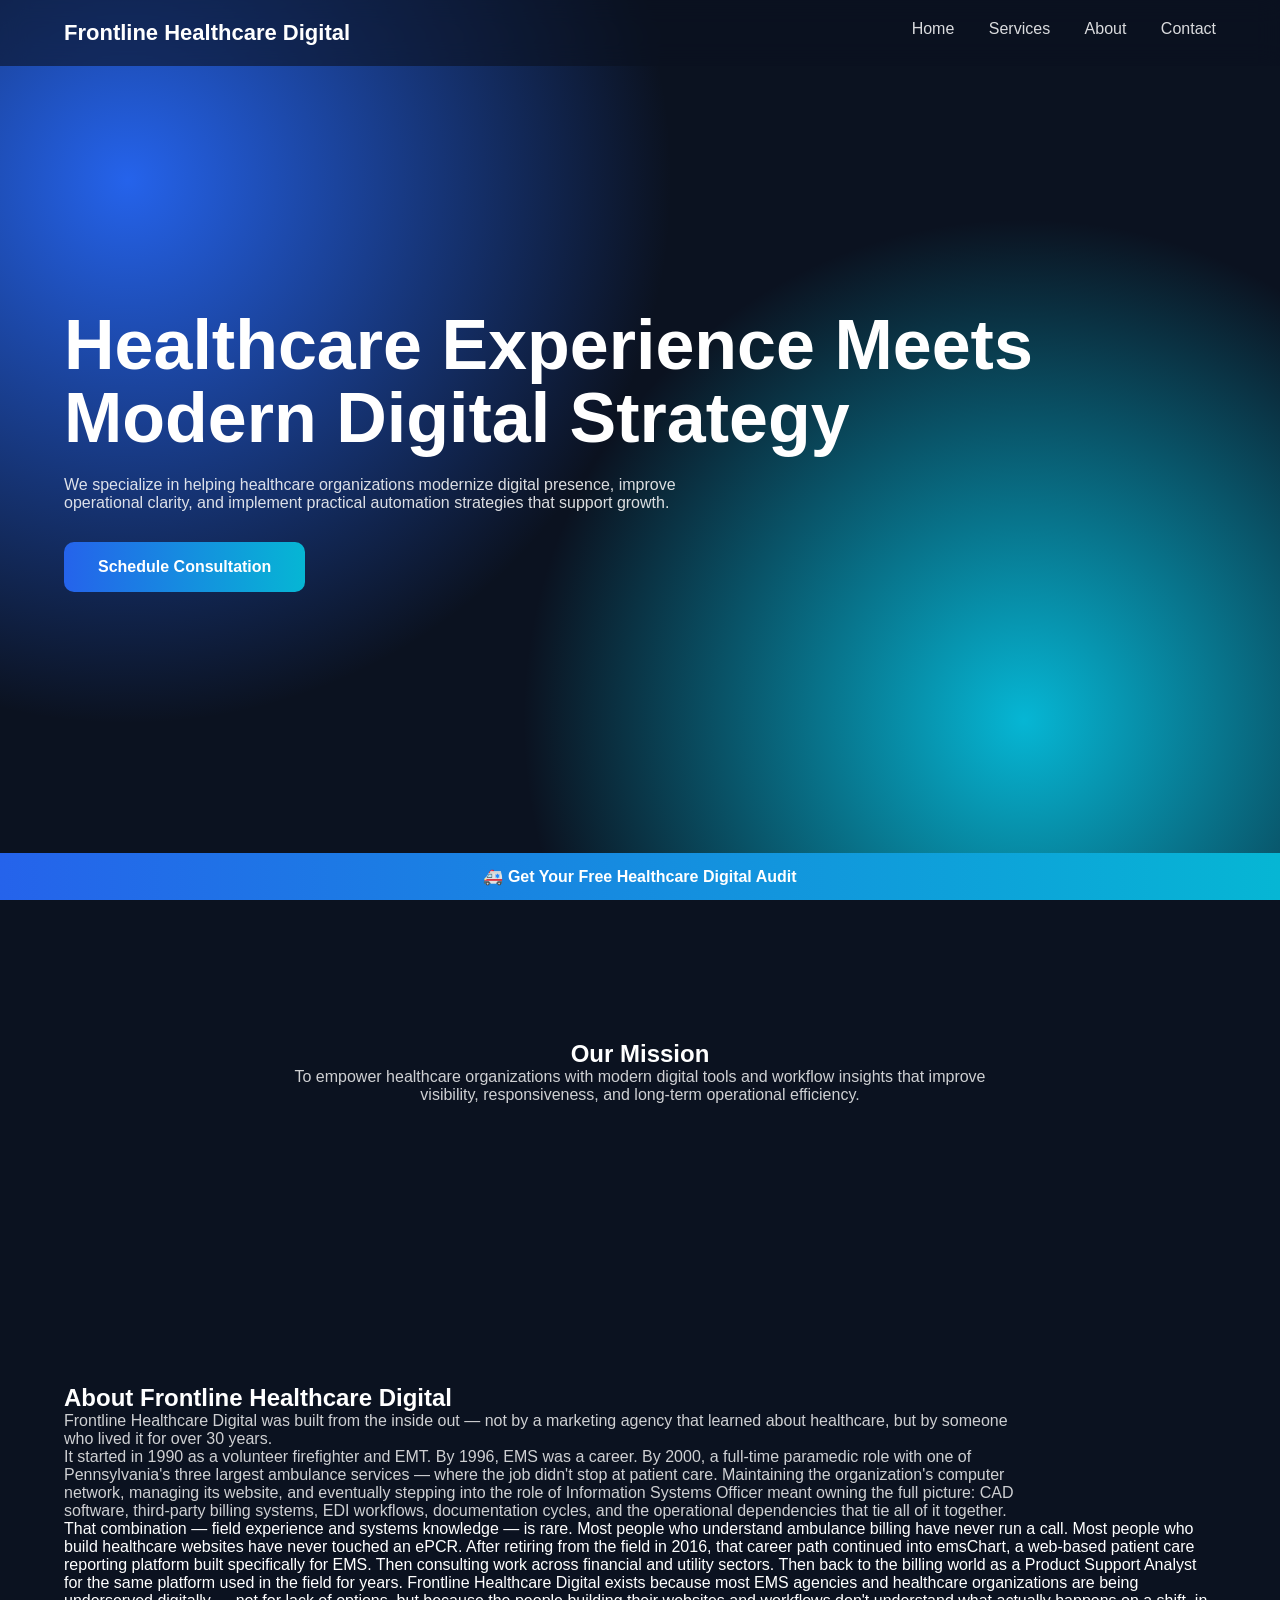
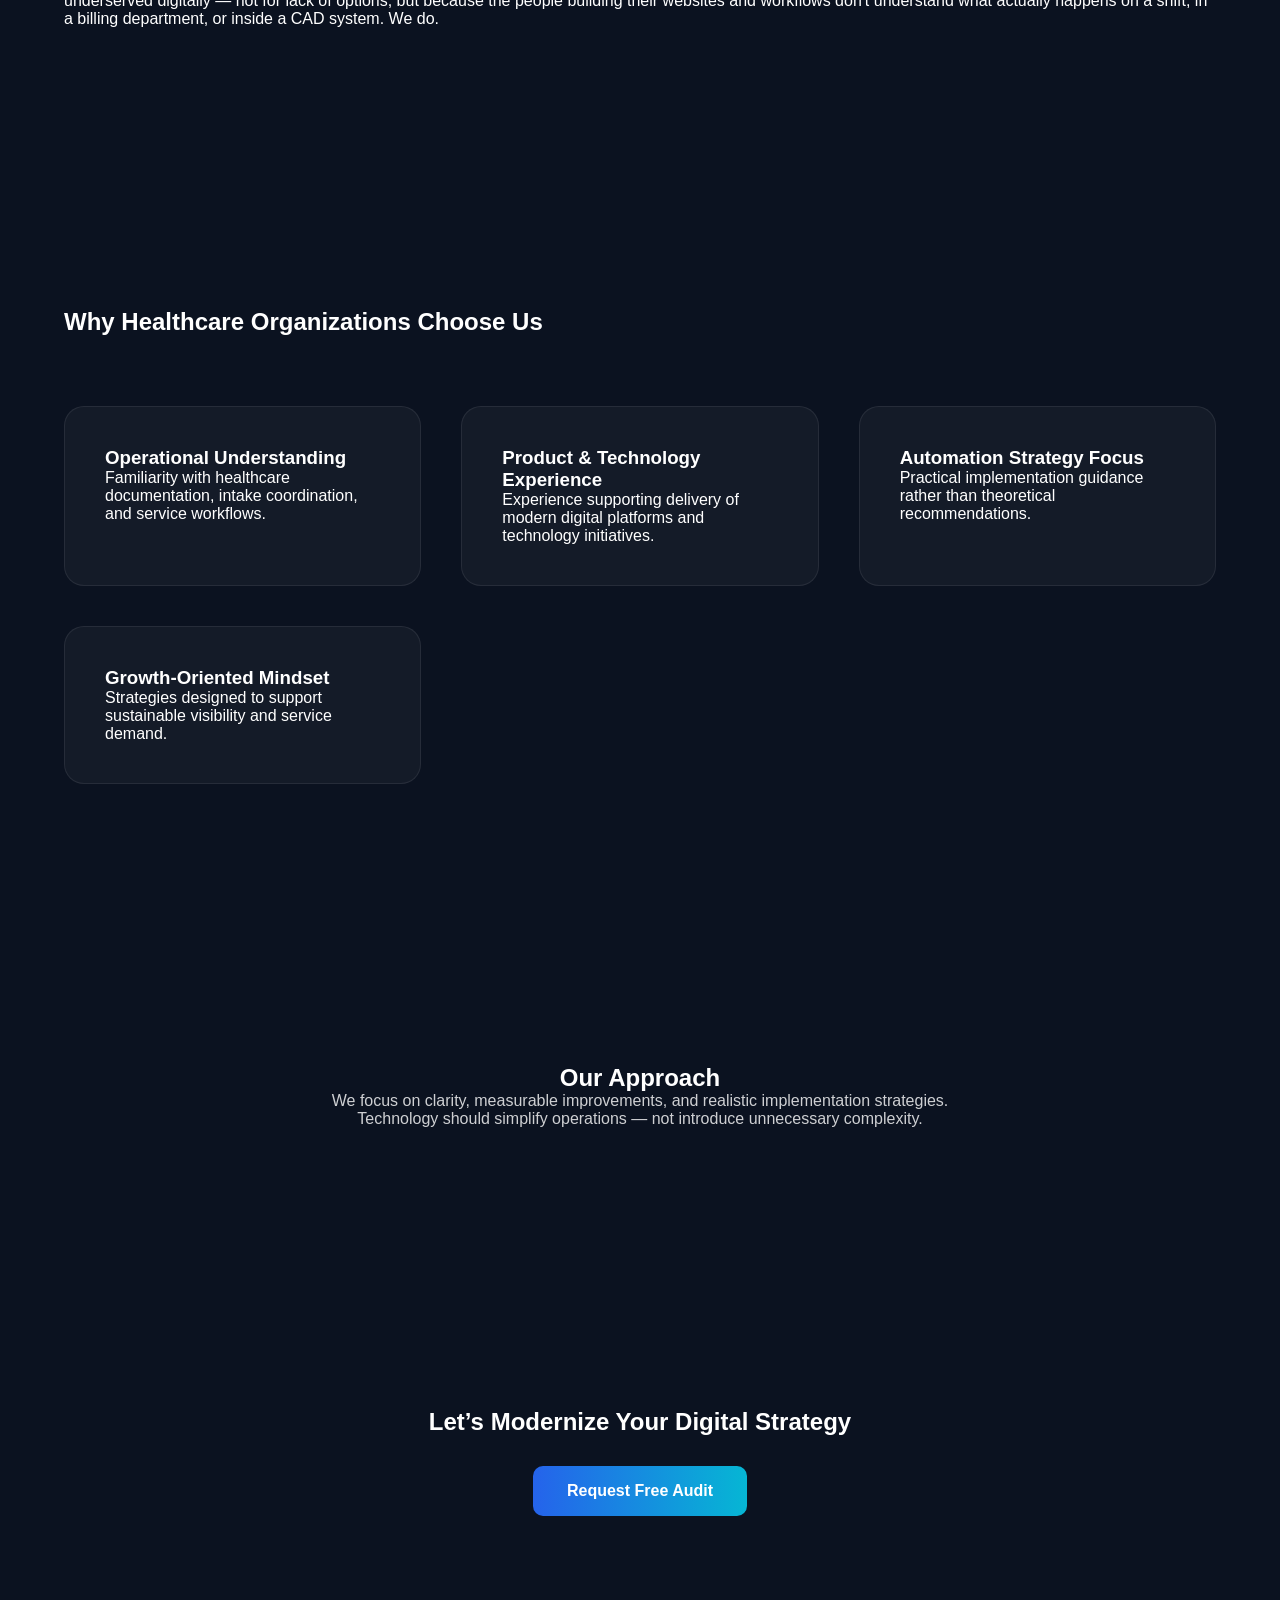
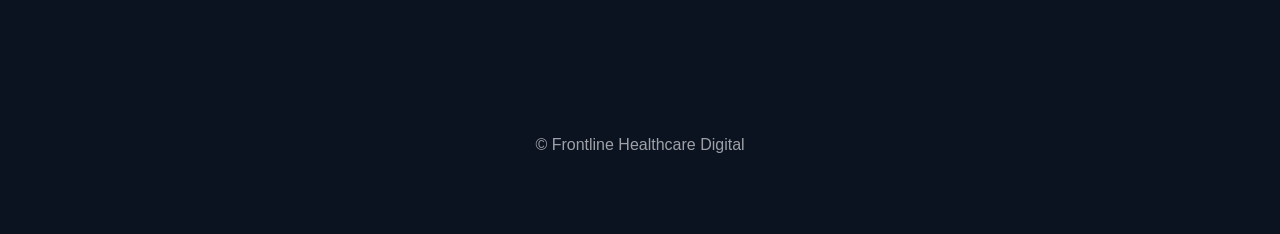
==== about.html @ 466ccd42 "Update about.html" ====
<!DOCTYPE html>
<html>
<head>
<title>About | Frontline Healthcare Digital</title>
<link rel="stylesheet" href="style.css">
<script defer src="script.js"></script>
</head>

<body>

<nav>
<div class="container">
<span class="logo">Frontline Healthcare Digital</span>

<ul>
<li><a href="index.html">Home</a></li>
<li><a href="services.html">Services</a></li>
<li><a href="about.html">About</a></li>
<li><a href="contact.html">Contact</a></li>
</ul>
</div>
</nav>

<!-- HERO -->

<section class="hero">
<div class="container">

<h1>Healthcare Experience Meets<br>Modern Digital Strategy</h1>

<p style="max-width:650px;opacity:.85;">
We specialize in helping healthcare organizations modernize digital presence,
improve operational clarity, and implement practical automation strategies that support growth.
</p>

<a class="btn" href="contact.html">Schedule Consultation</a>

</div>
</section>

<!-- MISSION -->

<section class="section center">

<div class="container">

<h2>Our Mission</h2>

<p style="max-width:750px;margin:auto;opacity:.8;">
To empower healthcare organizations with modern digital tools and workflow insights that improve visibility,
responsiveness, and long-term operational efficiency.
</p>

</div>

</section>
  
<section class="section left">

<div class="container">

<h2>About Frontline Healthcare Digital</h2>

<p style="max-width:950px;opacity:.8;">
Frontline Healthcare Digital was built from the inside out — not by a marketing agency that learned about healthcare, but by someone who lived it for over 30 years.
</p>
<p style="max-width:950px;opacity:.8;"> 
It started in 1990 as a volunteer firefighter and EMT. By 1996, EMS was a career. By 2000, a full-time paramedic role with one of Pennsylvania's three largest ambulance services — where the job didn't stop at patient care. Maintaining the organization's computer network, managing its website, and eventually stepping into the role of Information Systems Officer meant owning the full picture: CAD software, third-party billing systems, EDI workflows, documentation cycles, and the operational dependencies that tie all of it together.
 </p> 
That combination — field experience and systems knowledge — is rare. Most people who understand ambulance billing have never run a call. Most people who build healthcare websites have never touched an ePCR.
  
After retiring from the field in 2016, that career path continued into emsChart, a web-based patient care reporting platform built specifically for EMS. Then consulting work across financial and utility sectors. Then back to the billing world as a Product Support Analyst for the same platform used in the field for years.
  
Frontline Healthcare Digital exists because most EMS agencies and healthcare organizations are being underserved digitally — not for lack of options, but because the people building their websites and workflows don't understand what actually happens on a shift, in a billing department, or inside a CAD system.
  
We do.
</p>

</div>

</section>

<!-- DIFFERENTIATORS -->

<section class="section">

<div class="container">

<h2>Why Healthcare Organizations Choose Us</h2>

<div class="services">

<div class="card">
<h3>Operational Understanding</h3>
<p>Familiarity with healthcare documentation, intake coordination, and service workflows.</p>
</div>

<div class="card">
<h3>Product & Technology Experience</h3>
<p>Experience supporting delivery of modern digital platforms and technology initiatives.</p>
</div>

<div class="card">
<h3>Automation Strategy Focus</h3>
<p>Practical implementation guidance rather than theoretical recommendations.</p>
</div>

<div class="card">
<h3>Growth-Oriented Mindset</h3>
<p>Strategies designed to support sustainable visibility and service demand.</p>
</div>

</div>

</div>

</section>

<!-- APPROACH -->

<section class="section center">

<div class="container">

<h2>Our Approach</h2>

<p style="max-width:700px;margin:auto;opacity:.8;">
We focus on clarity, measurable improvements, and realistic implementation strategies.
Technology should simplify operations — not introduce unnecessary complexity.
</p>

</div>

</section>

<!-- CTA -->

<section class="section center">

<div class="container">

<h2>Let’s Modernize Your Digital Strategy</h2>

<a class="btn" href="contact.html">Request Free Audit</a>

</div>

</section>

<footer>
© Frontline Healthcare Digital
</footer>

<div class="ribbon">
<a href="contact.html">🚑 Get Your Free Healthcare Digital Audit</a>
</div>

</body>
</html>
---- style.css ----
*{
margin:0;
padding:0;
box-sizing:border-box;
font-family:Inter, sans-serif;
}

body{
background:#0b1220;
color:white;
overflow-x:hidden;
}

/* NAV */

nav{
position:fixed;
width:100%;
top:0;
background:rgba(11,18,32,.6);
backdrop-filter:blur(12px);
padding:20px 0;
z-index:999;
}

.container{
width:90%;
max-width:1200px;
margin:auto;
}

.logo{
font-size:22px;
font-weight:700;
}

nav ul{
float:right;
list-style:none;
}

nav li{
display:inline;
margin-left:30px;
}

nav a{
color:white;
text-decoration:none;
opacity:.85;
}

/* HERO */

.hero{
height:100vh;
display:flex;
align-items:center;
background:
radial-gradient(circle at 10% 20%, #2563eb 0%, transparent 40%),
radial-gradient(circle at 80% 80%, #06b6d4 0%, transparent 40%);
background-attachment:fixed;
}

.hero h1{
font-size:70px;
line-height:1.05;
margin-bottom:20px;
}

.btn{
display:inline-block;
margin-top:30px;
padding:16px 34px;
background:linear-gradient(90deg,#2563eb,#06b6d4);
border-radius:10px;
text-decoration:none;
color:white;
font-weight:600;
transition:.3s;
}

.btn:hover{
transform:translateY(-4px);
box-shadow:0 20px 40px rgba(37,99,235,.4);
}

/* SECTIONS */

.section{
padding:140px 0;
}

.center{
text-align:center;
}

.services{
display:grid;
grid-template-columns:repeat(auto-fit,minmax(260px,1fr));
gap:40px;
margin-top:70px;
}

.card{
background:rgba(255,255,255,.04);
padding:40px;
border-radius:20px;
border:1px solid rgba(255,255,255,.08);
opacity:0;
transform:translateY(60px);
transition:.7s;
}

.card.show{
opacity:1;
transform:translateY(0);
}

.card:hover{
transform:translateY(-10px);
}

/* COUNTERS */

.metrics{
display:flex;
justify-content:space-around;
margin-top:80px;
}

.metric h2{
font-size:52px;
color:#06b6d4;
}

/* CTA RIBBON */

.ribbon{
position:fixed;
bottom:0;
width:100%;
background:linear-gradient(90deg,#2563eb,#06b6d4);
padding:14px;
text-align:center;
z-index:999;
}

.ribbon a{
color:white;
font-weight:700;
text-decoration:none;
}

/* FOOTER */

footer{
padding:80px 0;
text-align:center;
opacity:.6;
}
.contact-card{
background:rgba(255,255,255,.05);
padding:50px;
border-radius:20px;
border:1px solid rgba(255,255,255,.08);
max-width:800px;
margin:auto;
margin-top:50px;
}

.form-grid{
display:grid;
grid-template-columns:1fr 1fr;
gap:18px;
margin-top:25px;
}

.form-grid textarea{
grid-column:span 2;
min-height:120px;
}

.contact-card input,
.contact-card textarea{
width:100%;
padding:16px;
border-radius:10px;
border:1px solid rgba(255,255,255,.15);
background:rgba(0,0,0,.3);
color:white;
font-size:15px;
}

.contact-card input:focus,
.contact-card textarea:focus{
outline:none;
border-color:#06b6d4;
box-shadow:0 0 0 2px rgba(6,182,212,.25);
}

.form-button{
margin-top:30px;
text-align:center;
}

.form-button .btn{
font-size:18px;
padding:18px 40px;
}
.contact-card select{
width:100%;
padding:16px;
border-radius:10px;
border:1px solid rgba(255,255,255,.15);
background:rgba(0,0,0,.3);
color:#ffffff;
font-size:15px;
appearance:none;
-webkit-appearance:none;
-moz-appearance:none;
cursor:pointer;
}

/* Dropdown arrow */

.contact-card select{
background-image:url("data:image/svg+xml;charset=UTF-8,%3Csvg fill='white' height='20' viewBox='0 0 20 20' width='20' xmlns='http://www.w3.org/2000/svg'%3E%3Cpath d='M5 7l5 5 5-5z'/%3E%3C/svg%3E");
background-repeat:no-repeat;
background-position:right 15px center;
background-size:16px;
}

/* Fix dropdown options (some browsers) */
.contact-card select option{
background:#0b1220;
color:white;
}
/* MOBILE */

@media(max-width:700px){

.form-grid{
grid-template-columns:1fr;
}

.form-grid textarea{
grid-column:span 1;
}

}
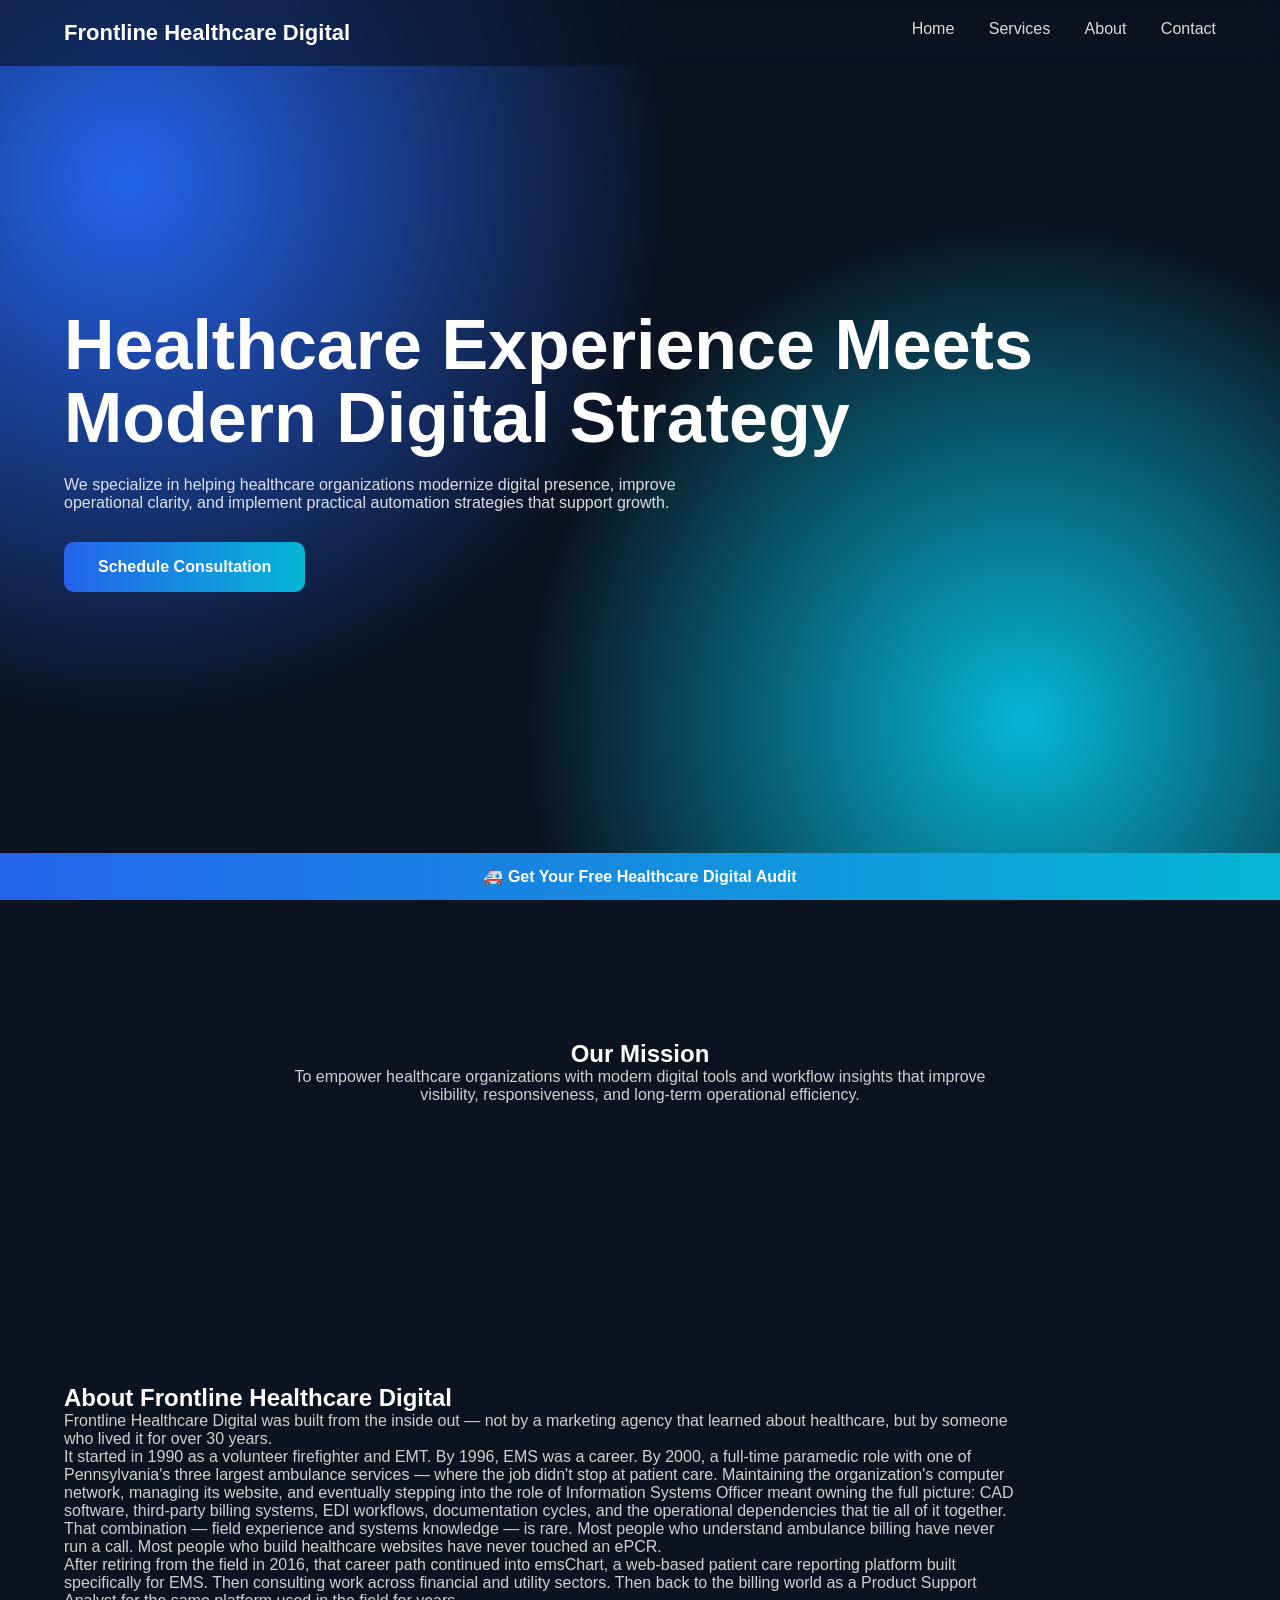
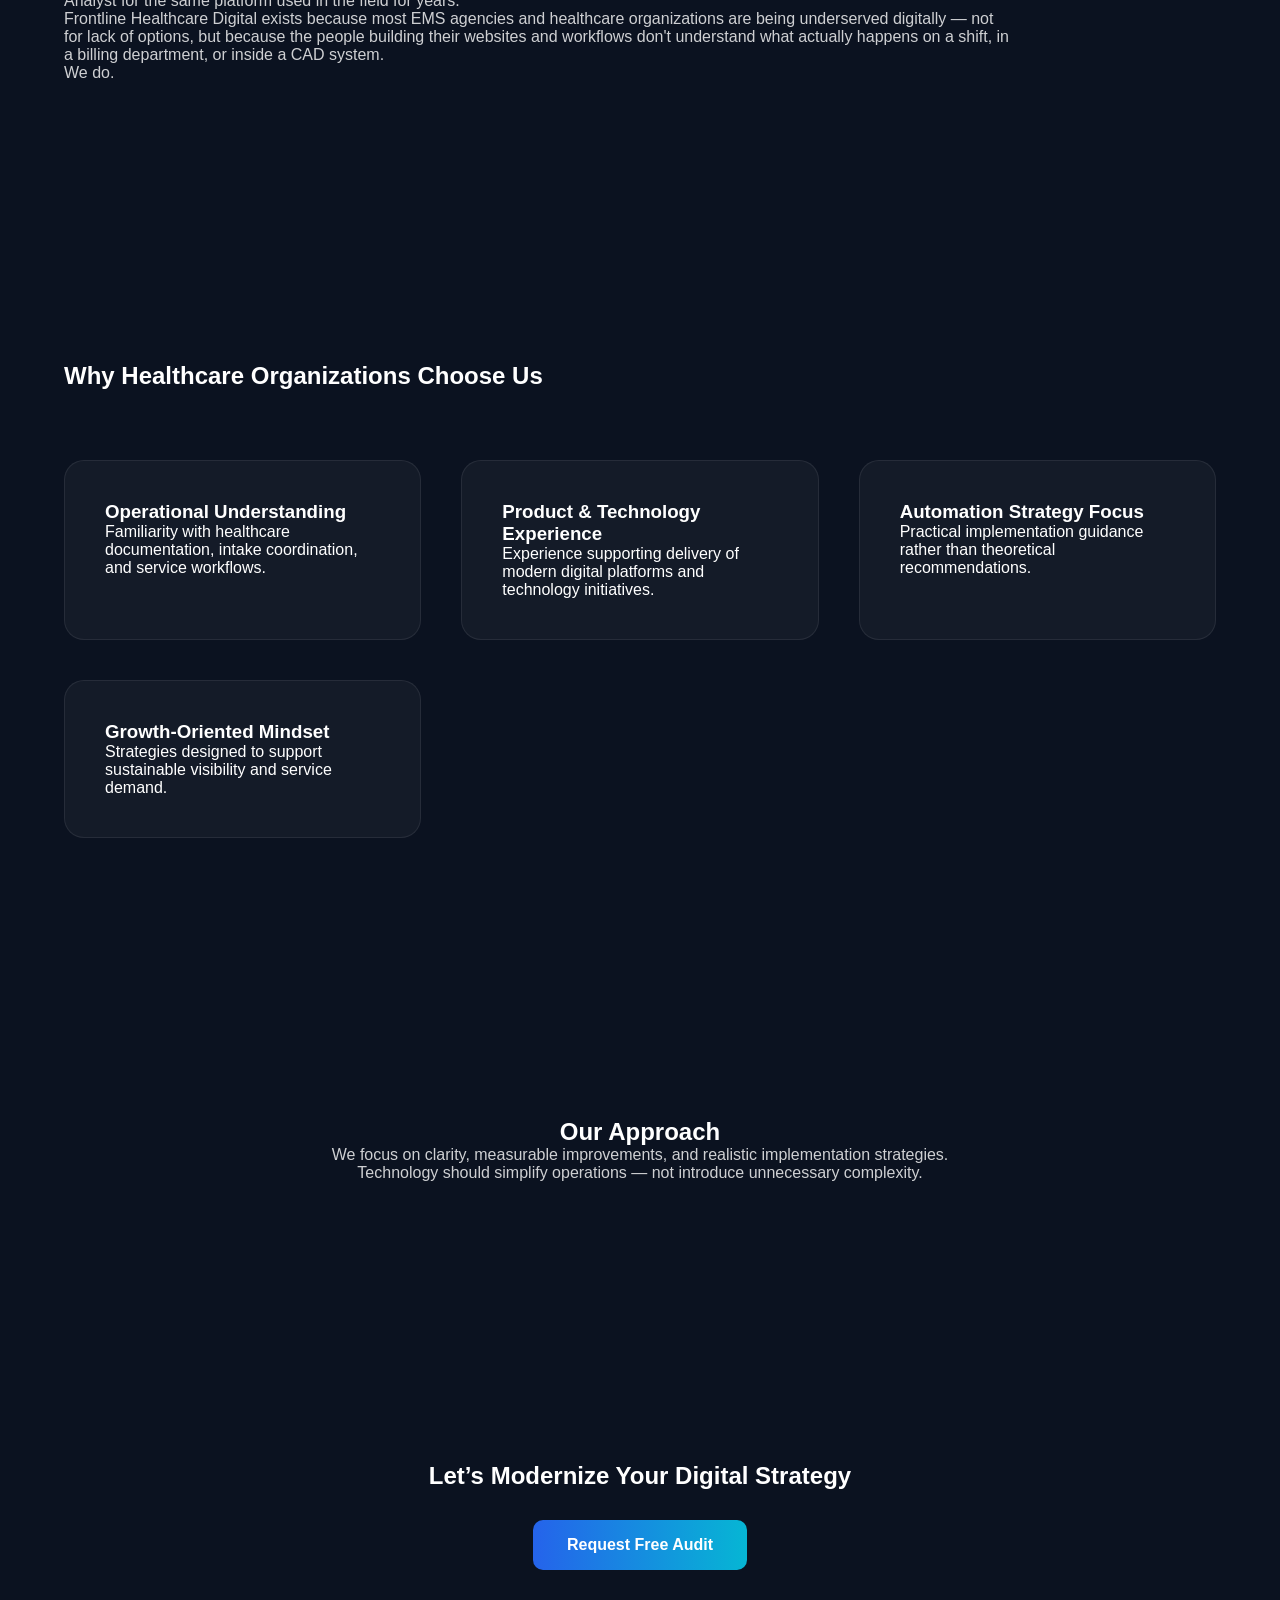
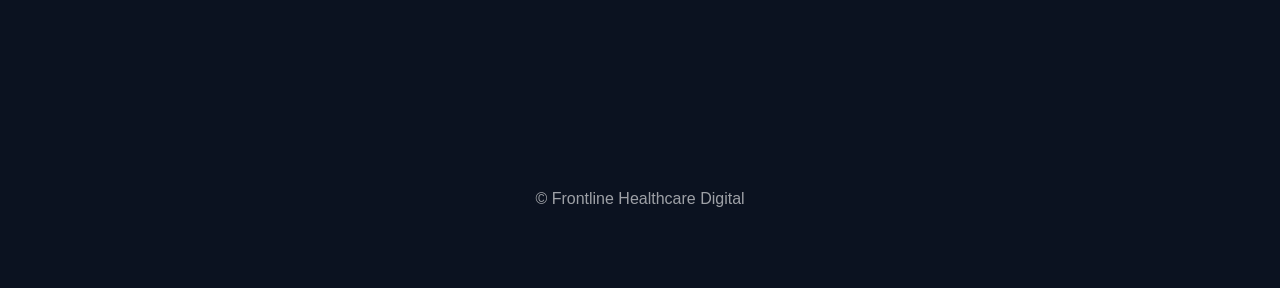
==== commit 715f54e7: "Update about.html" ====
--- a/about.html
+++ b/about.html
@@ -67,12 +67,16 @@
 <p style="max-width:950px;opacity:.8;"> 
 It started in 1990 as a volunteer firefighter and EMT. By 1996, EMS was a career. By 2000, a full-time paramedic role with one of Pennsylvania's three largest ambulance services — where the job didn't stop at patient care. Maintaining the organization's computer network, managing its website, and eventually stepping into the role of Information Systems Officer meant owning the full picture: CAD software, third-party billing systems, EDI workflows, documentation cycles, and the operational dependencies that tie all of it together.
  </p> 
+<p style="max-width:950px;opacity:.8;">
 That combination — field experience and systems knowledge — is rare. Most people who understand ambulance billing have never run a call. Most people who build healthcare websites have never touched an ePCR.
-  
+ </p>
+<p style="max-width:950px;opacity:.8;">  
 After retiring from the field in 2016, that career path continued into emsChart, a web-based patient care reporting platform built specifically for EMS. Then consulting work across financial and utility sectors. Then back to the billing world as a Product Support Analyst for the same platform used in the field for years.
-  
+ </p>
+<p style="max-width:950px;opacity:.8;">  
 Frontline Healthcare Digital exists because most EMS agencies and healthcare organizations are being underserved digitally — not for lack of options, but because the people building their websites and workflows don't understand what actually happens on a shift, in a billing department, or inside a CAD system.
-  
+
+<p style="max-width:950px;opacity:.8;">  
 We do.
 </p>
 
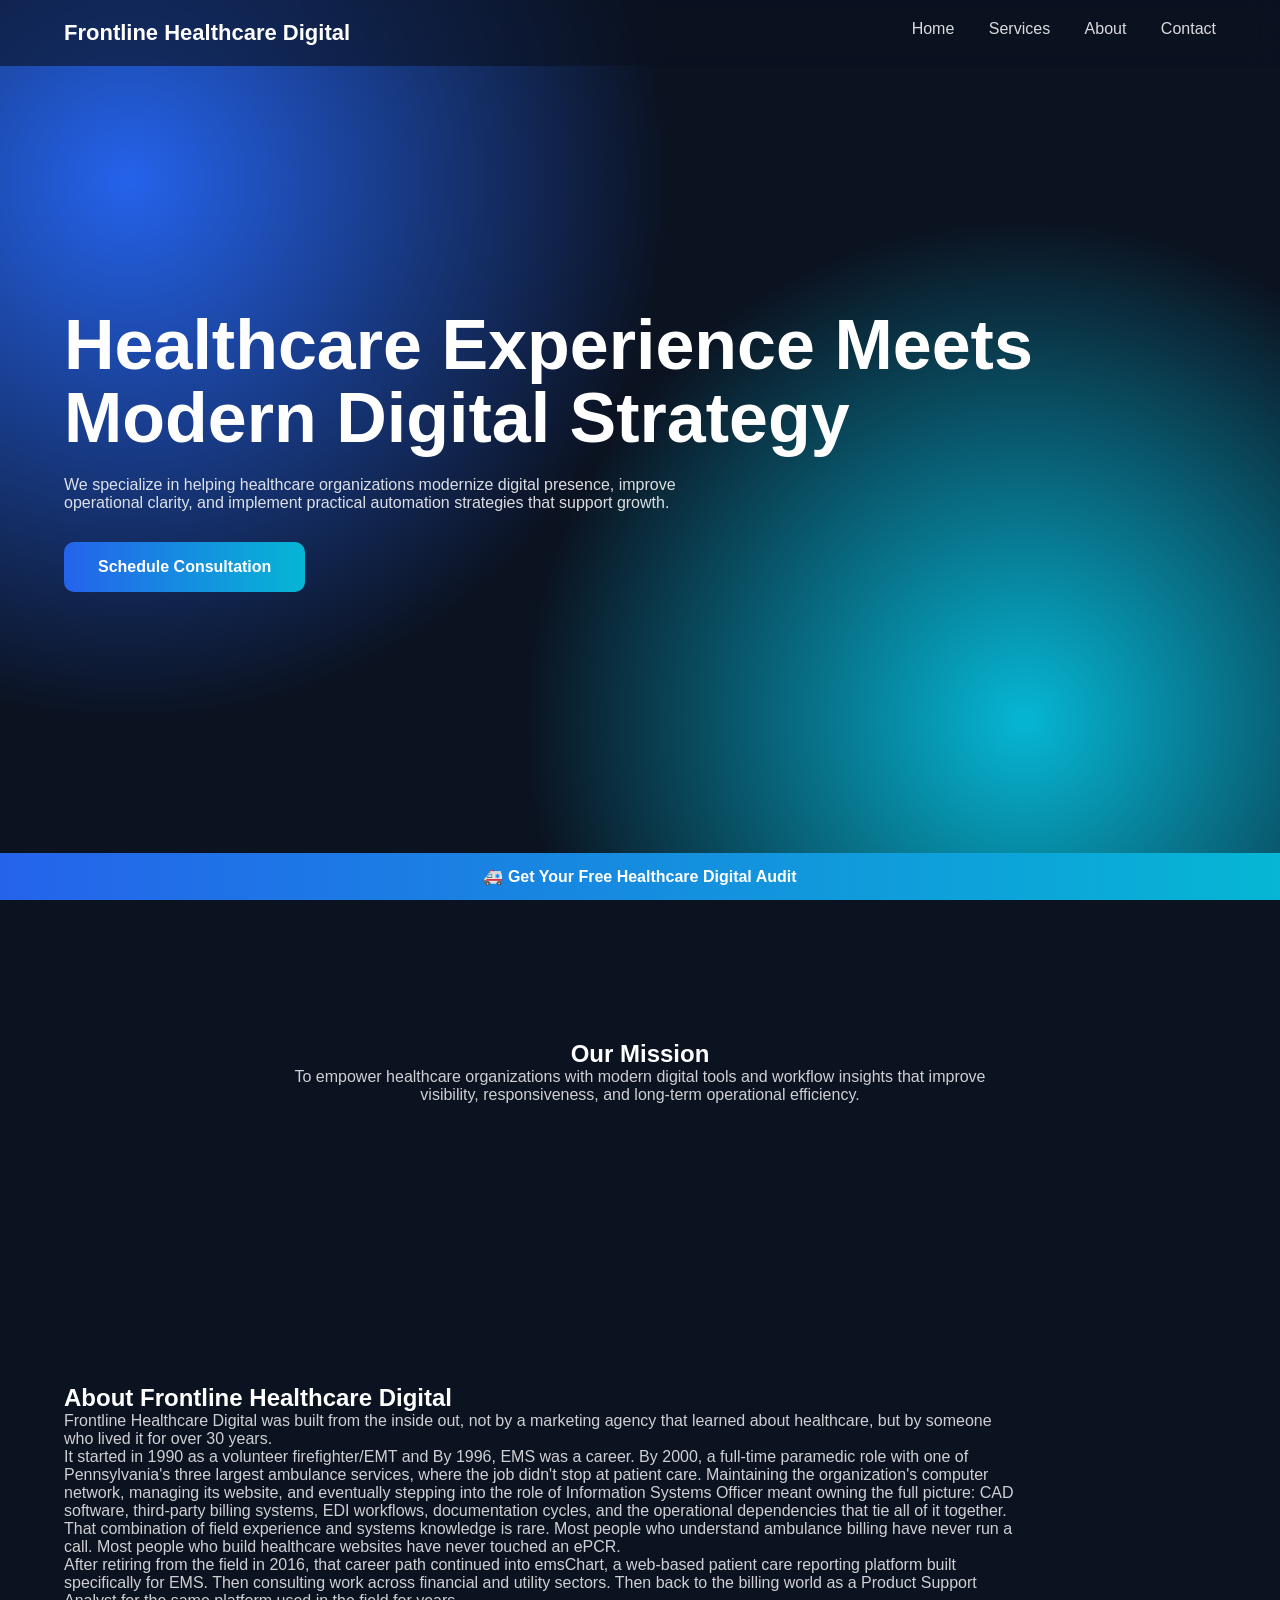
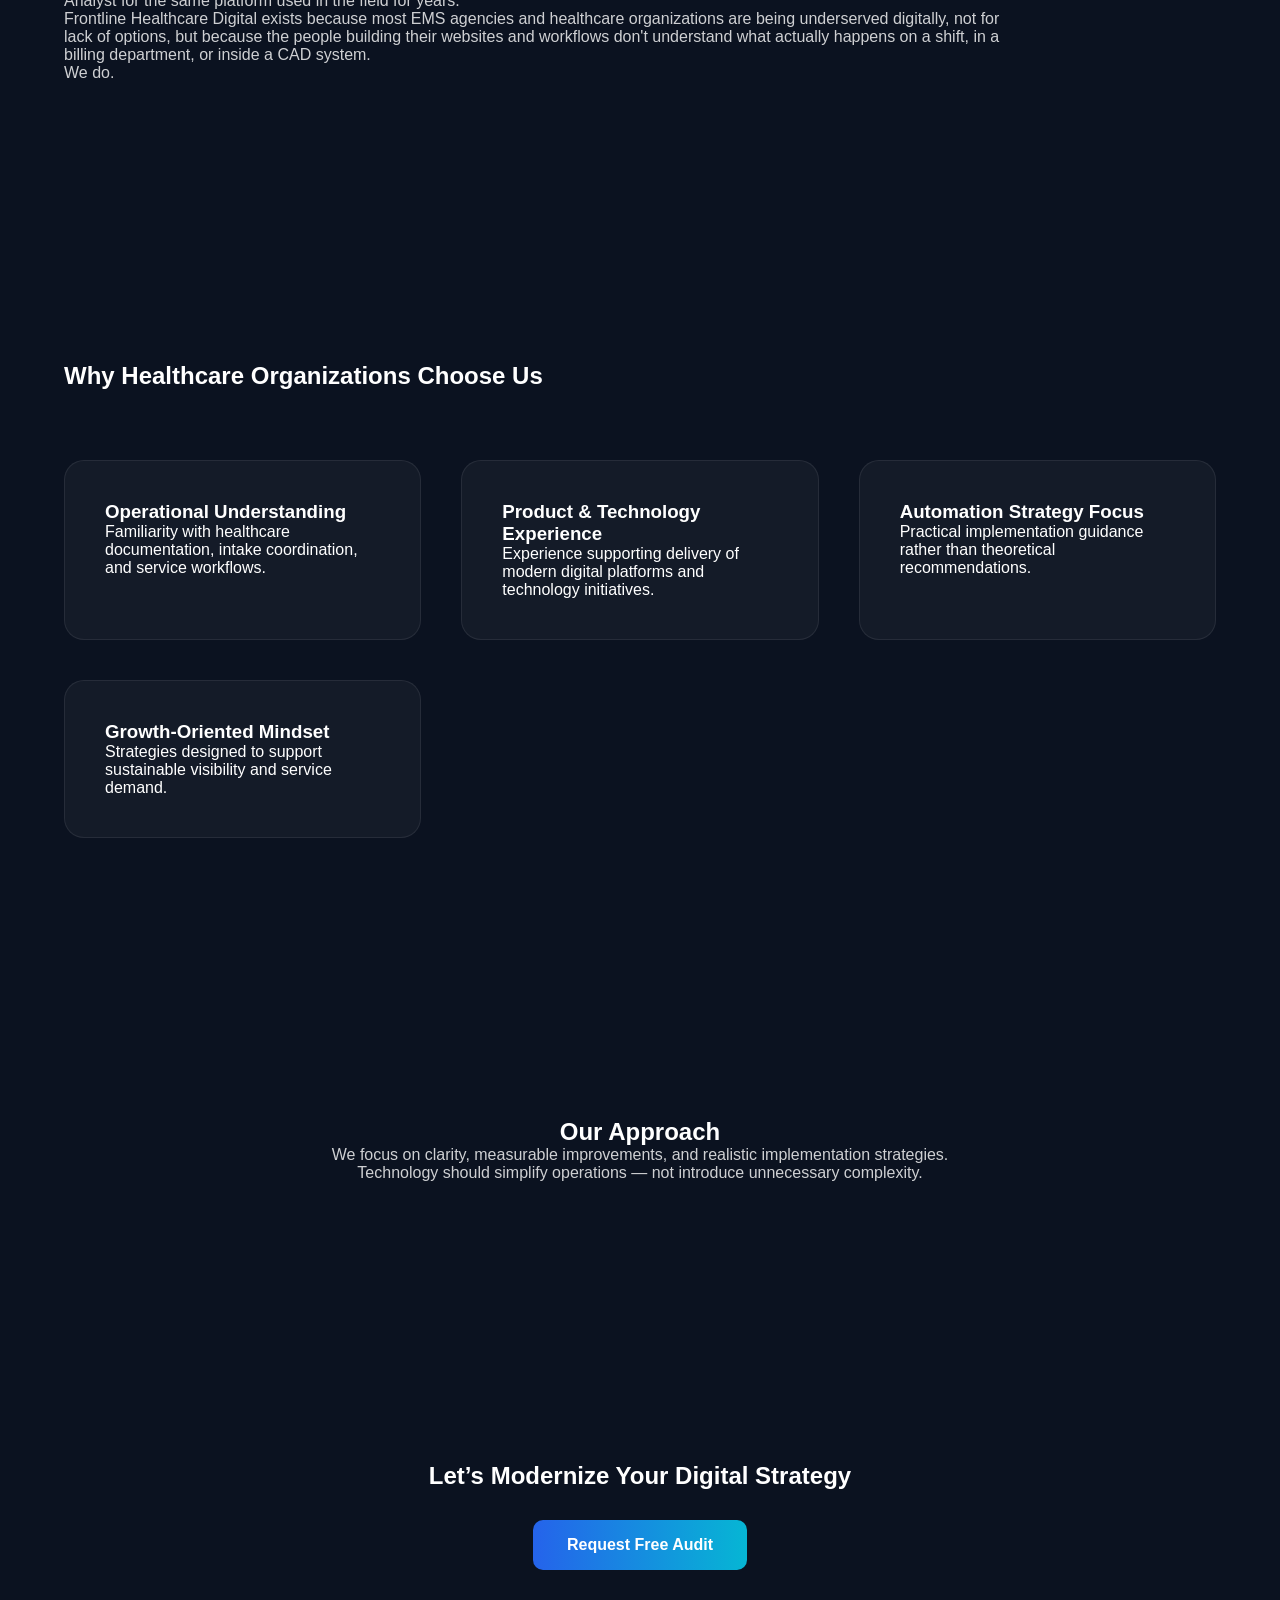
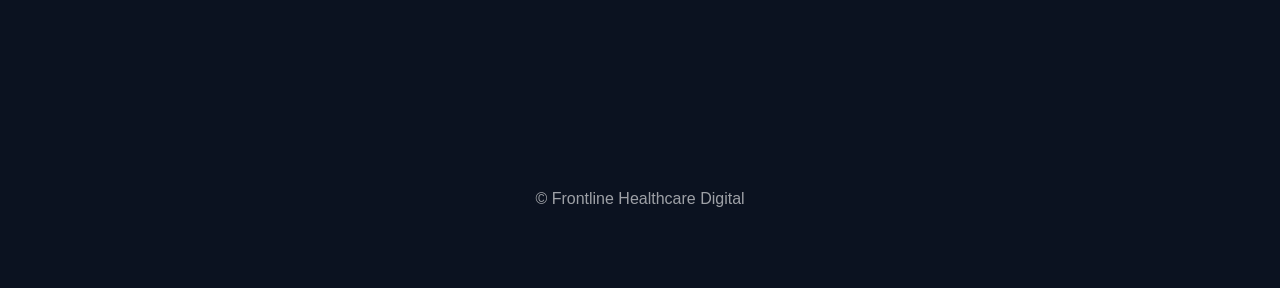
==== commit 466f4b26: "Update about.html" ====
--- a/about.html
+++ b/about.html
@@ -62,20 +62,25 @@
 <h2>About Frontline Healthcare Digital</h2>
 
 <p style="max-width:950px;opacity:.8;">
-Frontline Healthcare Digital was built from the inside out — not by a marketing agency that learned about healthcare, but by someone who lived it for over 30 years.
+Frontline Healthcare Digital was built from the inside out, not by a marketing agency that learned about healthcare, but by someone who lived it for over 30 years.
 </p>
+  
 <p style="max-width:950px;opacity:.8;"> 
-It started in 1990 as a volunteer firefighter and EMT. By 1996, EMS was a career. By 2000, a full-time paramedic role with one of Pennsylvania's three largest ambulance services — where the job didn't stop at patient care. Maintaining the organization's computer network, managing its website, and eventually stepping into the role of Information Systems Officer meant owning the full picture: CAD software, third-party billing systems, EDI workflows, documentation cycles, and the operational dependencies that tie all of it together.
+It started in 1990 as a volunteer firefighter/EMT and By 1996, EMS was a career. By 2000, a full-time paramedic role with one of Pennsylvania's three largest ambulance services, where the job didn't stop at patient care. Maintaining the organization's computer network, managing its website, and eventually stepping into the role of Information Systems Officer meant owning the full picture: CAD software, third-party billing systems, EDI workflows, documentation cycles, and the operational dependencies that tie all of it together.
  </p> 
+  
 <p style="max-width:950px;opacity:.8;">
-That combination — field experience and systems knowledge — is rare. Most people who understand ambulance billing have never run a call. Most people who build healthcare websites have never touched an ePCR.
+That combination of field experience and systems knowledge is rare. Most people who understand ambulance billing have never run a call. Most people who build healthcare websites have never touched an ePCR.
  </p>
+  
 <p style="max-width:950px;opacity:.8;">  
 After retiring from the field in 2016, that career path continued into emsChart, a web-based patient care reporting platform built specifically for EMS. Then consulting work across financial and utility sectors. Then back to the billing world as a Product Support Analyst for the same platform used in the field for years.
  </p>
+  
 <p style="max-width:950px;opacity:.8;">  
-Frontline Healthcare Digital exists because most EMS agencies and healthcare organizations are being underserved digitally — not for lack of options, but because the people building their websites and workflows don't understand what actually happens on a shift, in a billing department, or inside a CAD system.
-
+Frontline Healthcare Digital exists because most EMS agencies and healthcare organizations are being underserved digitally, not for lack of options, but because the people building their websites and workflows don't understand what actually happens on a shift, in a billing department, or inside a CAD system.
+</p>
+  
 <p style="max-width:950px;opacity:.8;">  
 We do.
 </p>
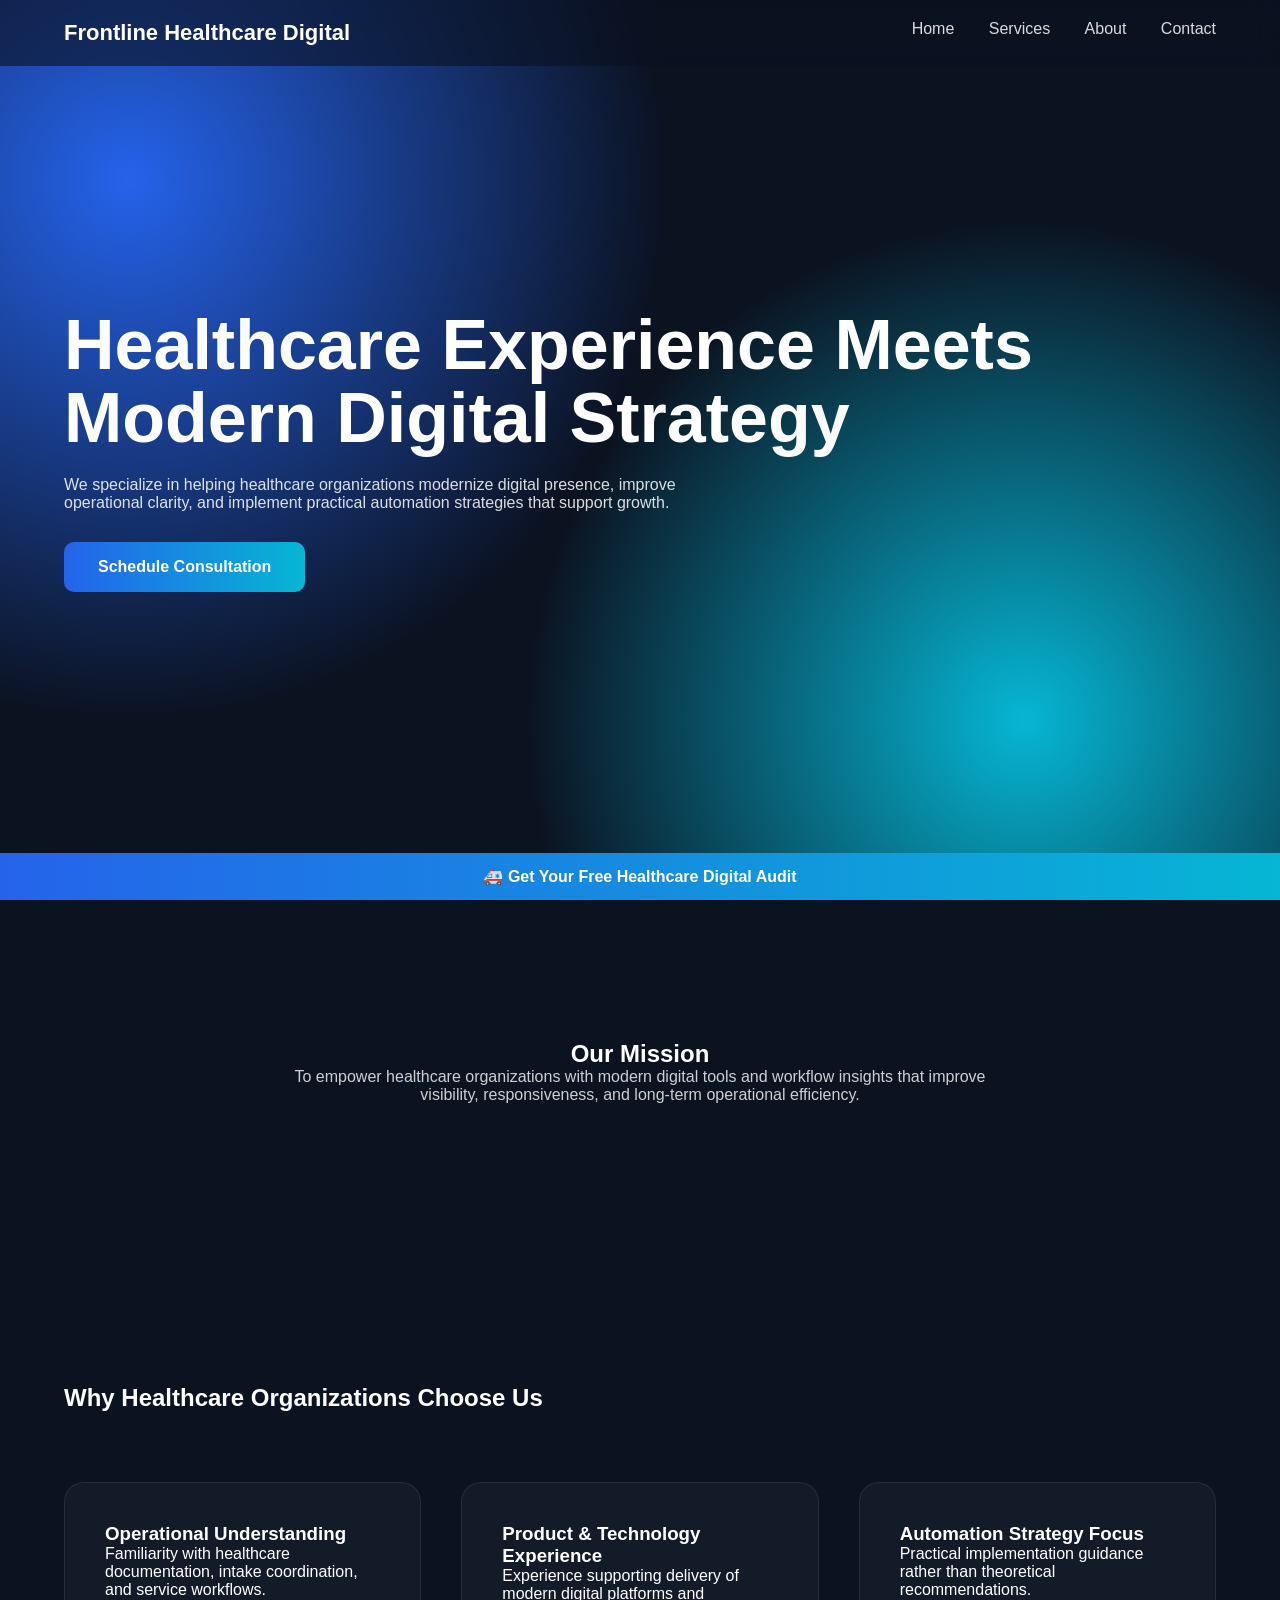
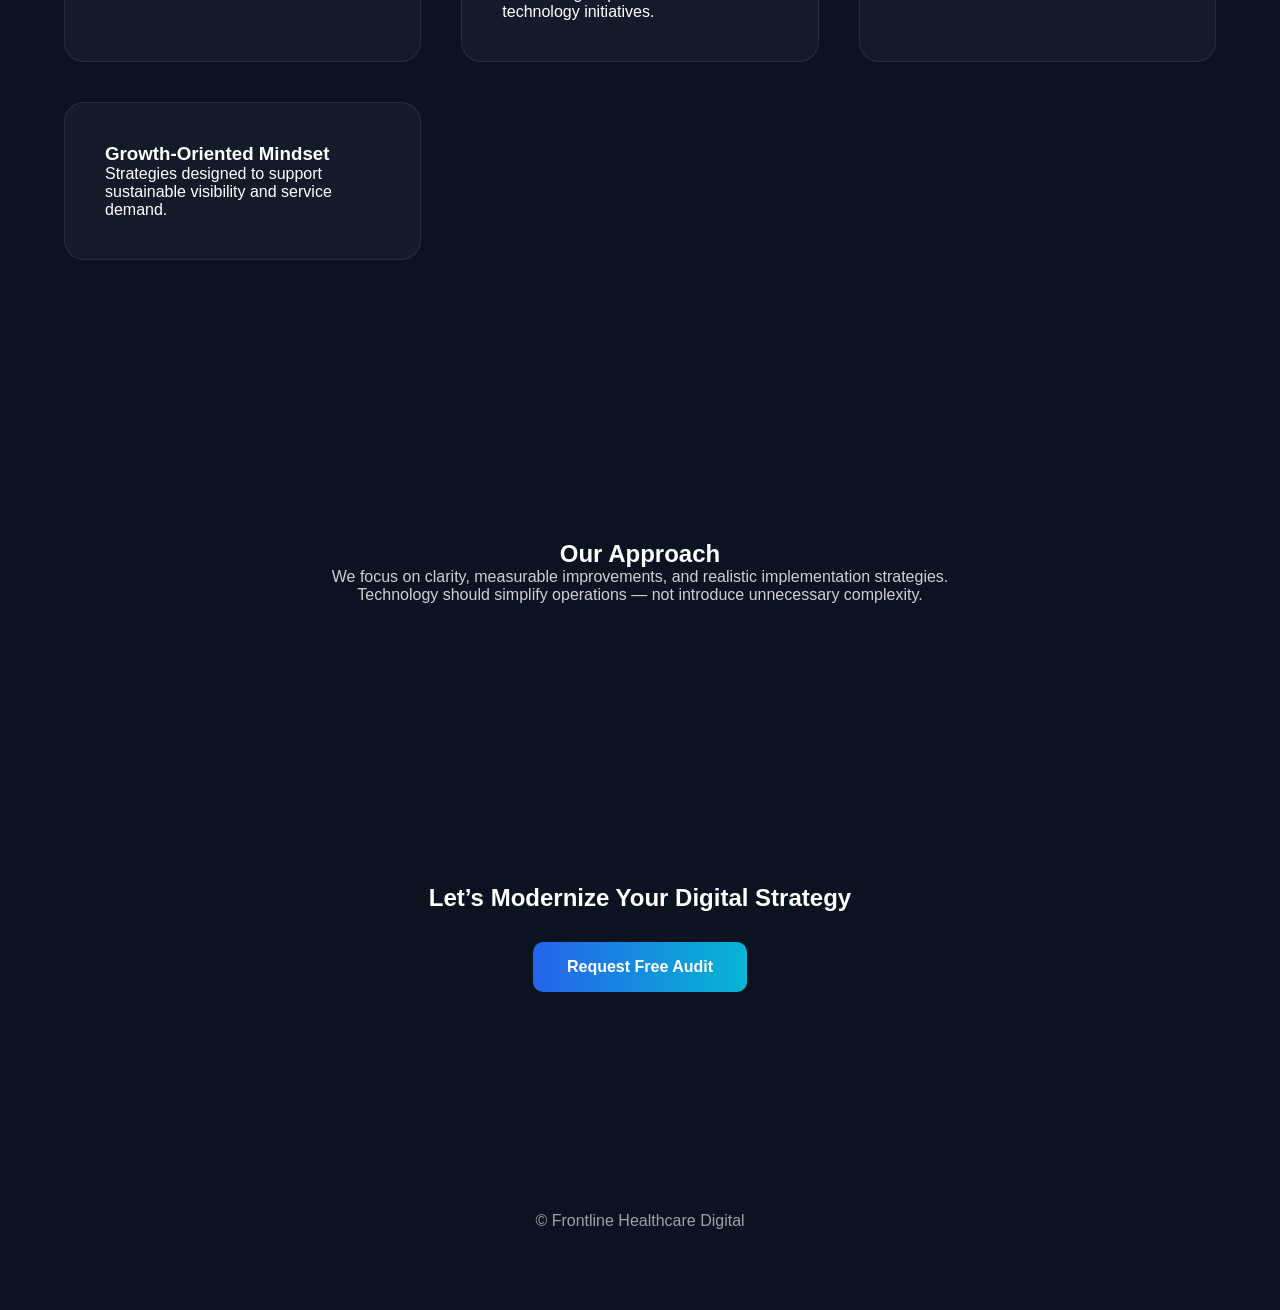
==== commit b8ce803b: "Update about.html" ====
--- a/about.html
+++ b/about.html
@@ -55,39 +55,6 @@
 
 </section>
   
-<section class="section left">
-
-<div class="container">
-
-<h2>About Frontline Healthcare Digital</h2>
-
-<p style="max-width:950px;opacity:.8;">
-Frontline Healthcare Digital was built from the inside out, not by a marketing agency that learned about healthcare, but by someone who lived it for over 30 years.
-</p>
-  
-<p style="max-width:950px;opacity:.8;"> 
-It started in 1990 as a volunteer firefighter/EMT and By 1996, EMS was a career. By 2000, a full-time paramedic role with one of Pennsylvania's three largest ambulance services, where the job didn't stop at patient care. Maintaining the organization's computer network, managing its website, and eventually stepping into the role of Information Systems Officer meant owning the full picture: CAD software, third-party billing systems, EDI workflows, documentation cycles, and the operational dependencies that tie all of it together.
- </p> 
-  
-<p style="max-width:950px;opacity:.8;">
-That combination of field experience and systems knowledge is rare. Most people who understand ambulance billing have never run a call. Most people who build healthcare websites have never touched an ePCR.
- </p>
-  
-<p style="max-width:950px;opacity:.8;">  
-After retiring from the field in 2016, that career path continued into emsChart, a web-based patient care reporting platform built specifically for EMS. Then consulting work across financial and utility sectors. Then back to the billing world as a Product Support Analyst for the same platform used in the field for years.
- </p>
-  
-<p style="max-width:950px;opacity:.8;">  
-Frontline Healthcare Digital exists because most EMS agencies and healthcare organizations are being underserved digitally, not for lack of options, but because the people building their websites and workflows don't understand what actually happens on a shift, in a billing department, or inside a CAD system.
-</p>
-  
-<p style="max-width:950px;opacity:.8;">  
-We do.
-</p>
-
-</div>
-
-</section>
 
 <!-- DIFFERENTIATORS -->
 
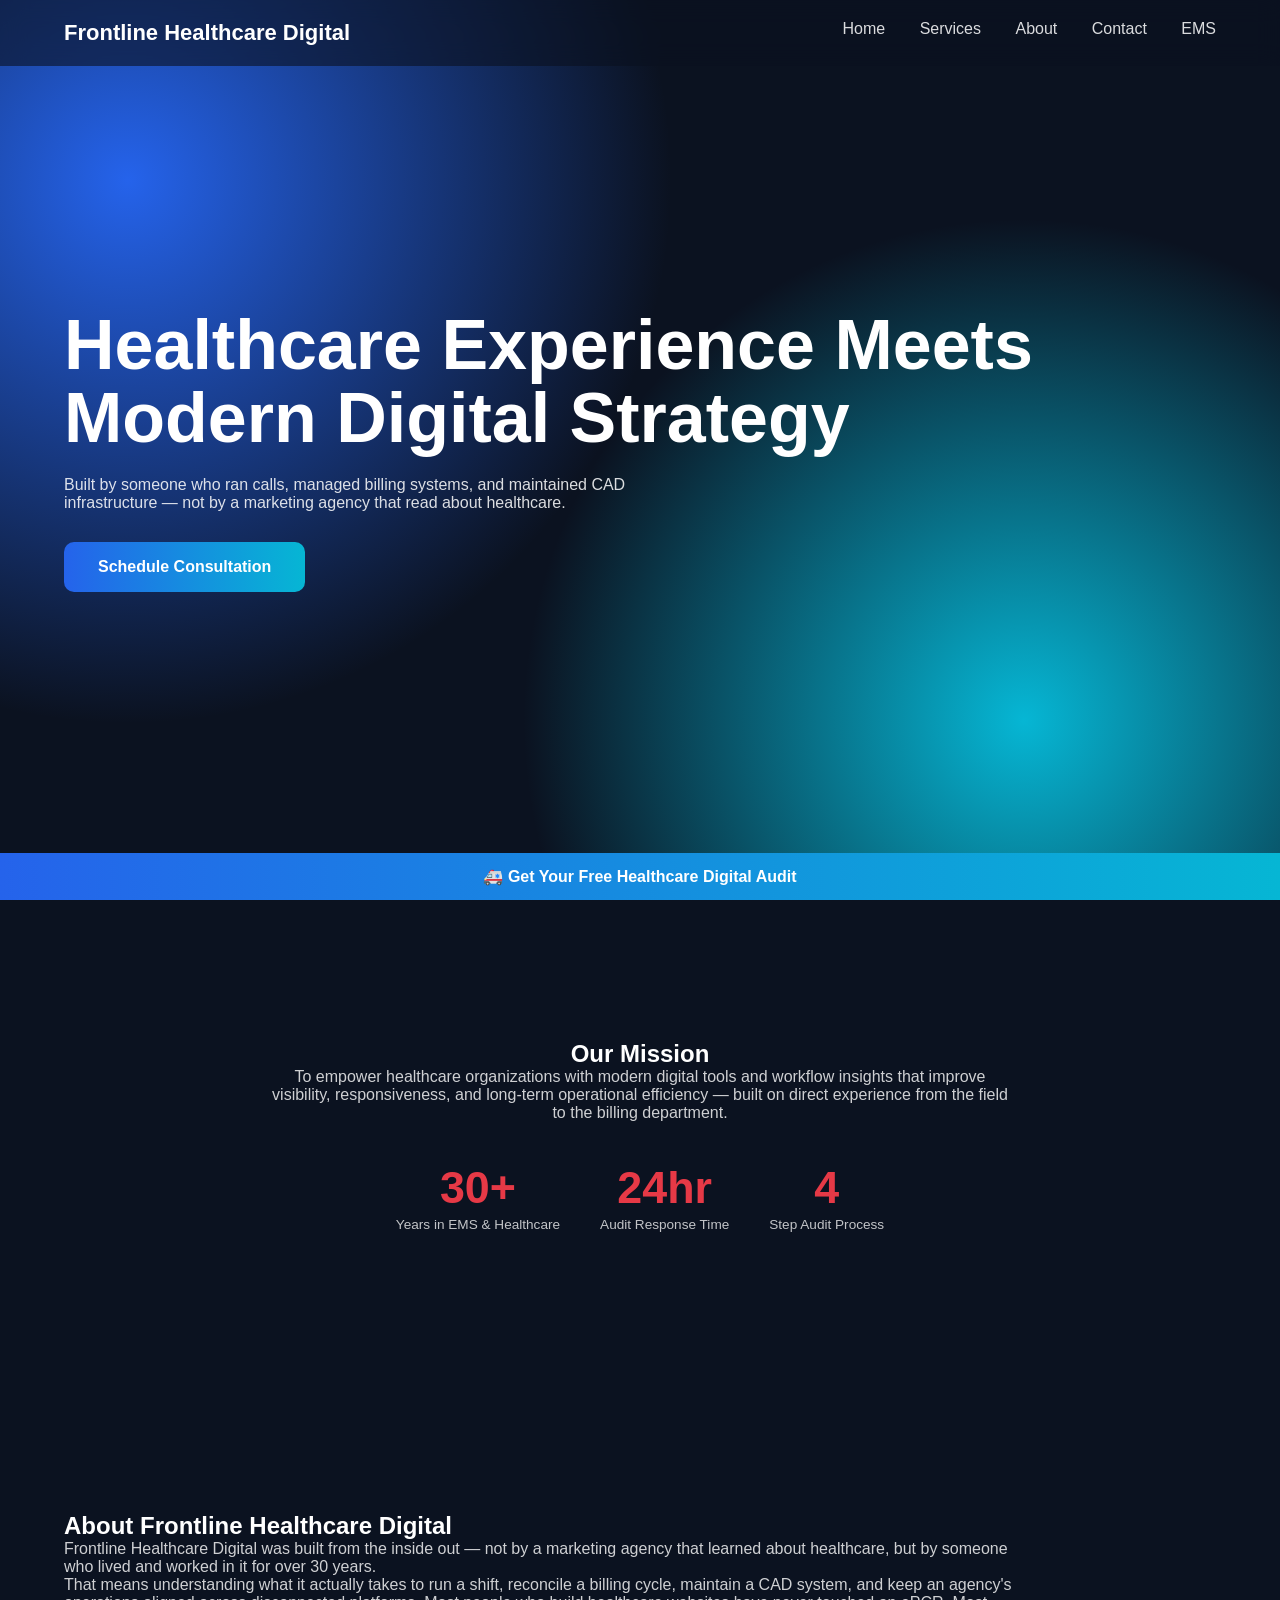
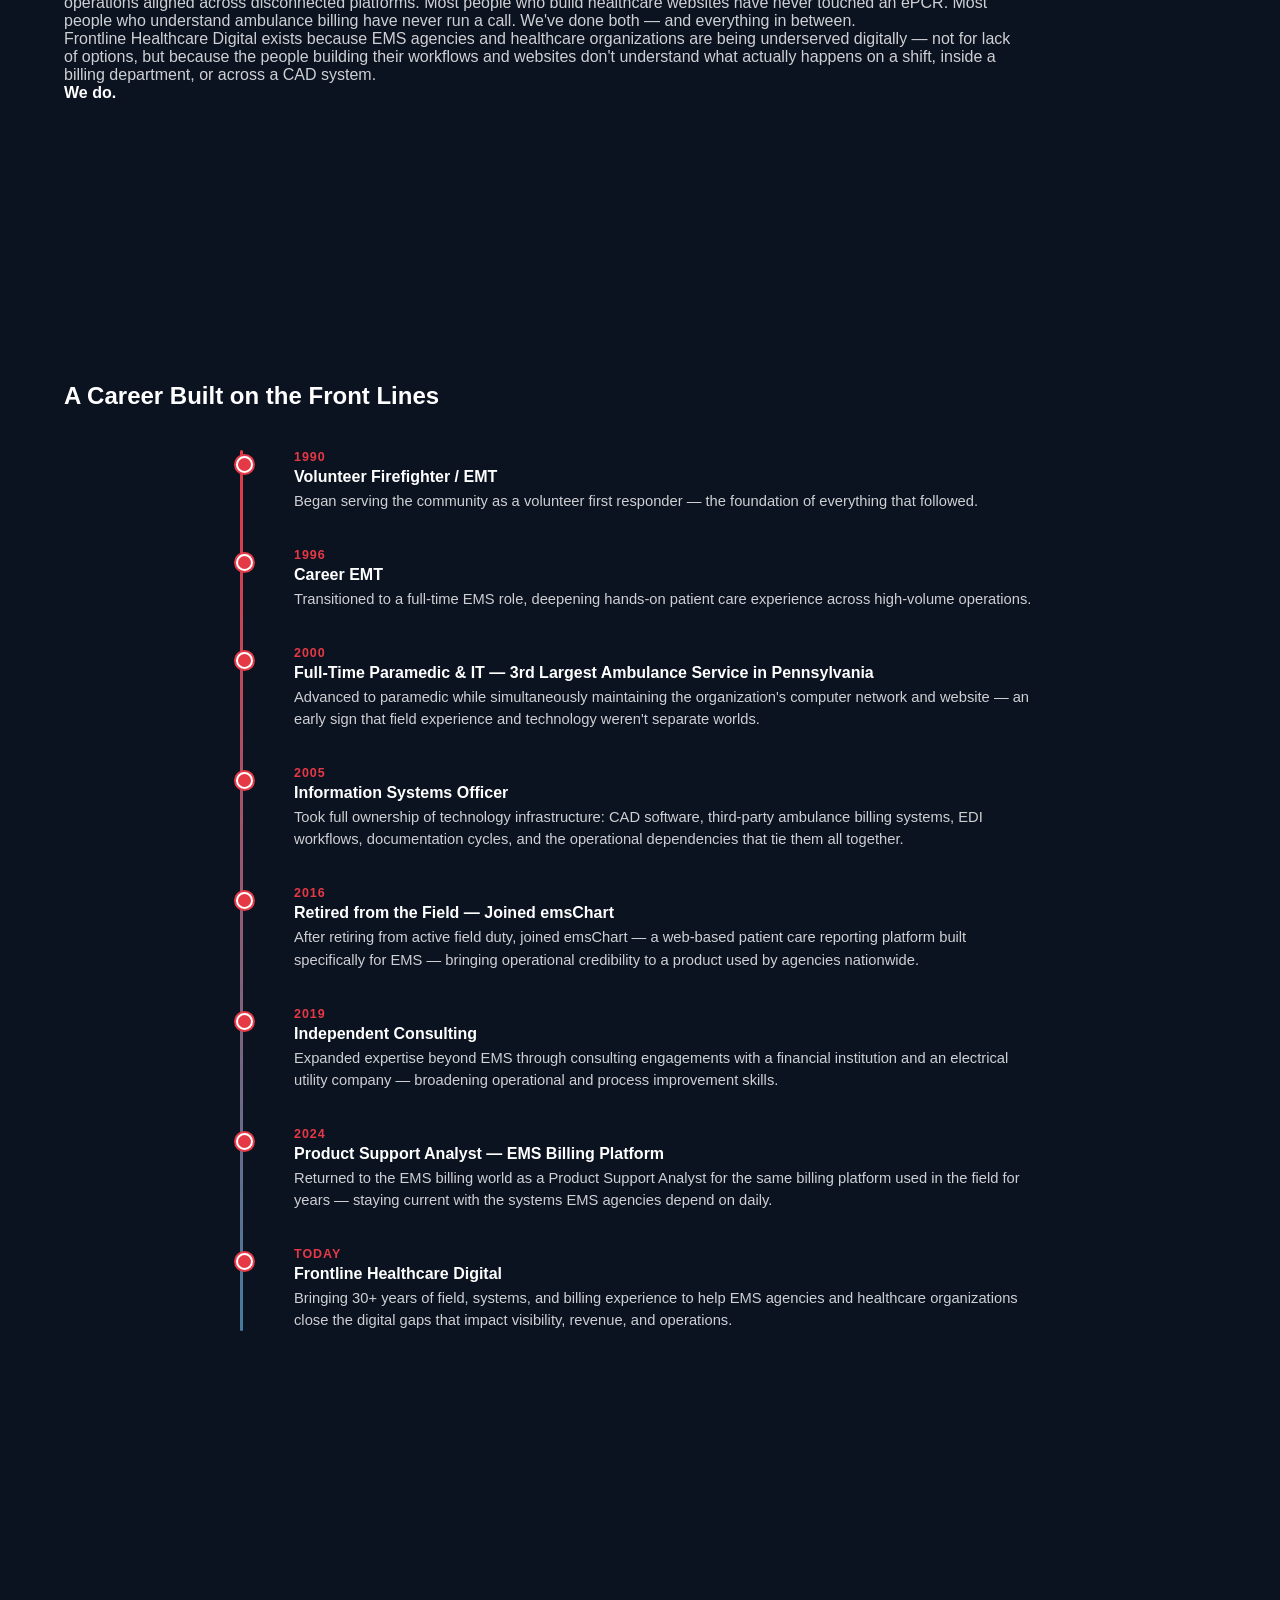
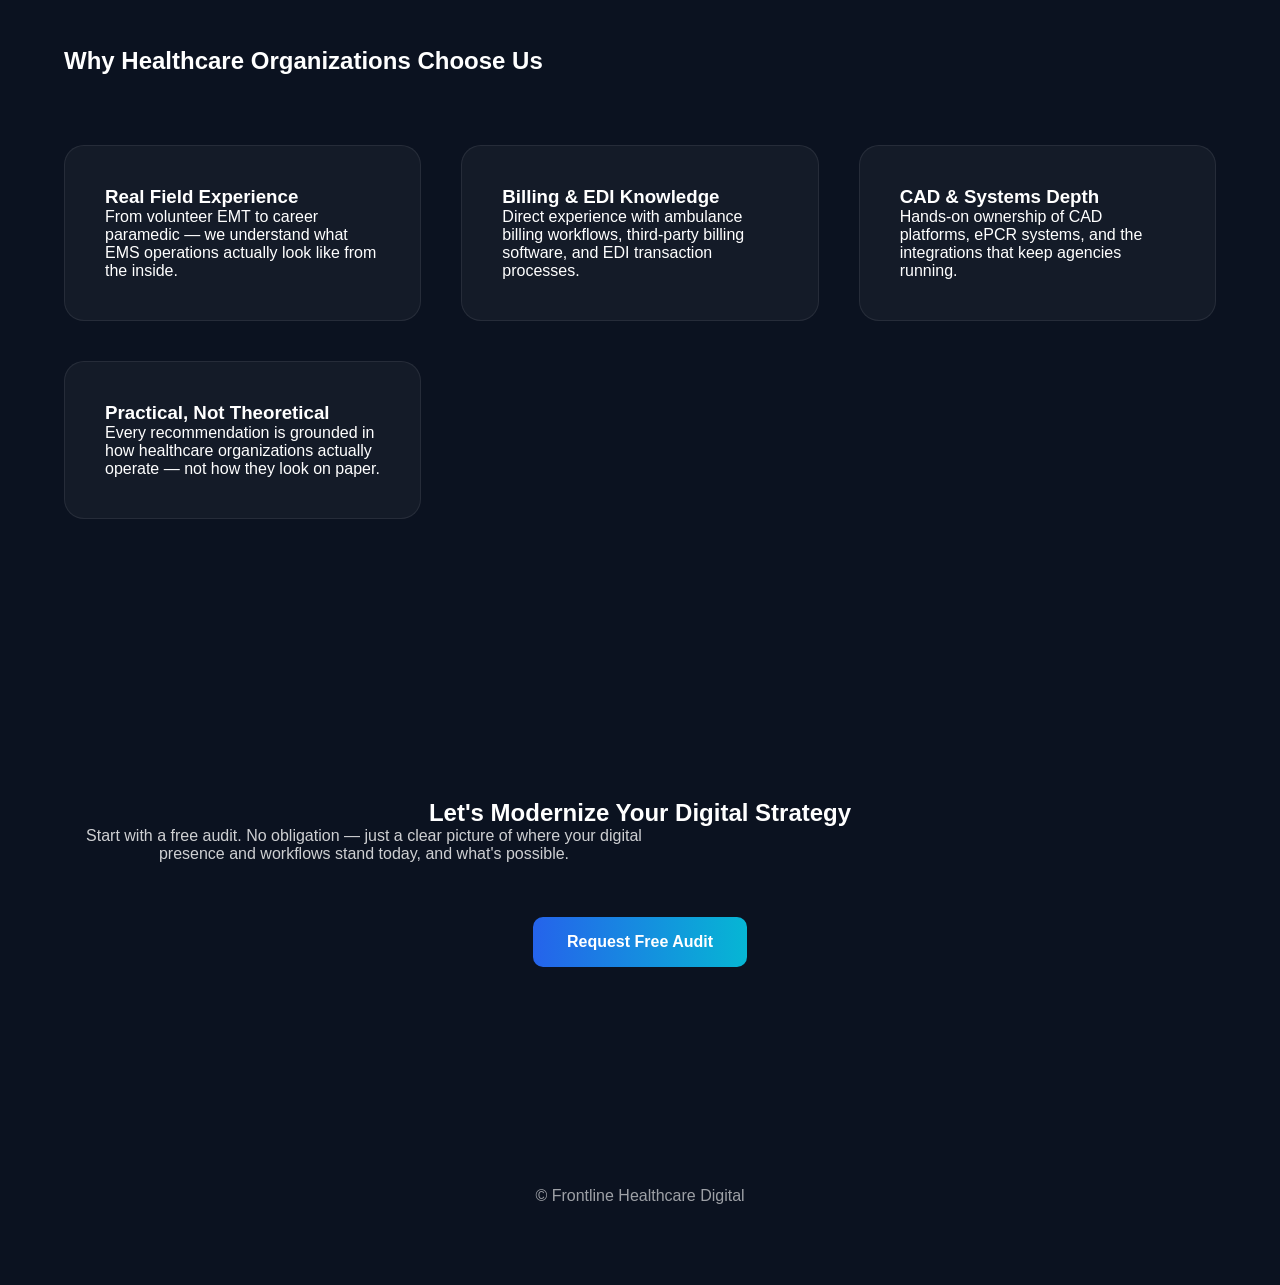
==== commit 0a303bcd: "Add files via upload" ====
--- a/about.html
+++ b/about.html
@@ -4,6 +4,91 @@
 <title>About | Frontline Healthcare Digital</title>
 <link rel="stylesheet" href="style.css">
 <script defer src="script.js"></script>
+<style>
+.timeline {
+  max-width: 800px;
+  margin: 40px auto 0;
+  position: relative;
+  padding-left: 30px;
+}
+
+.timeline::before {
+  content: '';
+  position: absolute;
+  left: 0;
+  top: 0;
+  bottom: 0;
+  width: 3px;
+  background: linear-gradient(to bottom, #e63946, #457b9d);
+  border-radius: 3px;
+}
+
+.timeline-item {
+  position: relative;
+  margin-bottom: 36px;
+  padding-left: 24px;
+}
+
+.timeline-item::before {
+  content: '';
+  position: absolute;
+  left: -34px;
+  top: 6px;
+  width: 13px;
+  height: 13px;
+  border-radius: 50%;
+  background: #e63946;
+  border: 2px solid #fff;
+  box-shadow: 0 0 0 2px #e63946;
+}
+
+.timeline-year {
+  font-size: 0.78rem;
+  font-weight: 700;
+  letter-spacing: 0.08em;
+  text-transform: uppercase;
+  color: #e63946;
+  margin-bottom: 4px;
+}
+
+.timeline-item h3 {
+  font-size: 1rem;
+  font-weight: 700;
+  margin: 0 0 4px;
+}
+
+.timeline-item p {
+  font-size: 0.92rem;
+  opacity: 0.8;
+  margin: 0;
+  line-height: 1.5;
+}
+
+.stat-strip {
+  display: flex;
+  flex-wrap: wrap;
+  justify-content: center;
+  gap: 40px;
+  margin-top: 40px;
+}
+
+.stat-strip .stat {
+  text-align: center;
+}
+
+.stat-strip .stat h2 {
+  font-size: 2.8rem;
+  font-weight: 800;
+  color: #e63946;
+  margin: 0;
+}
+
+.stat-strip .stat p {
+  font-size: 0.85rem;
+  opacity: 0.75;
+  margin: 4px 0 0;
+}
+</style>
 </head>
 
 <body>
@@ -17,6 +102,7 @@
 <li><a href="services.html">Services</a></li>
 <li><a href="about.html">About</a></li>
 <li><a href="contact.html">Contact</a></li>
+<li><a href="ems.html">EMS</a></li>
 </ul>
 </div>
 </nav>
@@ -29,8 +115,8 @@
 <h1>Healthcare Experience Meets<br>Modern Digital Strategy</h1>
 
 <p style="max-width:650px;opacity:.85;">
-We specialize in helping healthcare organizations modernize digital presence,
-improve operational clarity, and implement practical automation strategies that support growth.
+Built by someone who ran calls, managed billing systems, and maintained CAD infrastructure —
+not by a marketing agency that read about healthcare.
 </p>
 
 <a class="btn" href="contact.html">Schedule Consultation</a>
@@ -41,25 +127,136 @@
 <!-- MISSION -->
 
 <section class="section center">
-
 <div class="container">
 
 <h2>Our Mission</h2>
 
 <p style="max-width:750px;margin:auto;opacity:.8;">
 To empower healthcare organizations with modern digital tools and workflow insights that improve visibility,
-responsiveness, and long-term operational efficiency.
-</p>
-
-</div>
-
-</section>
-  
+responsiveness, and long-term operational efficiency — built on direct experience from the field to the billing department.
+</p>
+
+<div class="stat-strip">
+  <div class="stat">
+    <h2>30+</h2>
+    <p>Years in EMS & Healthcare</p>
+  </div>
+  <div class="stat">
+    <h2>24hr</h2>
+    <p>Audit Response Time</p>
+  </div>
+  <div class="stat">
+    <h2>4</h2>
+    <p>Step Audit Process</p>
+  </div>
+</div>
+
+</div>
+</section>
+
+<!-- FOUNDER STORY -->
+
+<section class="section left">
+<div class="container">
+
+<h2>About Frontline Healthcare Digital</h2>
+
+<p style="max-width:950px;opacity:.8;">
+Frontline Healthcare Digital was built from the inside out — not by a marketing agency that learned about healthcare,
+but by someone who lived and worked in it for over 30 years.
+</p>
+
+<p style="max-width:950px;opacity:.8;">
+That means understanding what it actually takes to run a shift, reconcile a billing cycle, maintain a CAD system,
+and keep an agency's operations aligned across disconnected platforms. Most people who build healthcare websites
+have never touched an ePCR. Most people who understand ambulance billing have never run a call.
+We've done both — and everything in between.
+</p>
+
+<p style="max-width:950px;opacity:.8;">
+Frontline Healthcare Digital exists because EMS agencies and healthcare organizations are being underserved digitally —
+not for lack of options, but because the people building their workflows and websites don't understand
+what actually happens on a shift, inside a billing department, or across a CAD system.
+</p>
+
+<p style="max-width:950px;font-weight:700;">
+We do.
+</p>
+
+</div>
+</section>
+
+<!-- TIMELINE -->
+
+<section class="section">
+<div class="container">
+
+<h2>A Career Built on the Front Lines</h2>
+
+<div class="timeline">
+
+  <div class="timeline-item">
+    <div class="timeline-year">1990</div>
+    <h3>Volunteer Firefighter / EMT</h3>
+    <p>Began serving the community as a volunteer first responder — the foundation of everything that followed.</p>
+  </div>
+
+  <div class="timeline-item">
+    <div class="timeline-year">1996</div>
+    <h3>Career EMT</h3>
+    <p>Transitioned to a full-time EMS role, deepening hands-on patient care experience across high-volume operations.</p>
+  </div>
+
+  <div class="timeline-item">
+    <div class="timeline-year">2000</div>
+    <h3>Full-Time Paramedic & IT — 3rd Largest Ambulance Service in Pennsylvania</h3>
+    <p>Advanced to paramedic while simultaneously maintaining the organization's computer network and website —
+    an early sign that field experience and technology weren't separate worlds.</p>
+  </div>
+
+  <div class="timeline-item">
+    <div class="timeline-year">2005</div>
+    <h3>Information Systems Officer</h3>
+    <p>Took full ownership of technology infrastructure: CAD software, third-party ambulance billing systems,
+    EDI workflows, documentation cycles, and the operational dependencies that tie them all together.</p>
+  </div>
+
+  <div class="timeline-item">
+    <div class="timeline-year">2016</div>
+    <h3>Retired from the Field — Joined emsChart</h3>
+    <p>After retiring from active field duty, joined emsChart — a web-based patient care reporting platform
+    built specifically for EMS — bringing operational credibility to a product used by agencies nationwide.</p>
+  </div>
+
+  <div class="timeline-item">
+    <div class="timeline-year">2019</div>
+    <h3>Independent Consulting</h3>
+    <p>Expanded expertise beyond EMS through consulting engagements with a financial institution
+    and an electrical utility company — broadening operational and process improvement skills.</p>
+  </div>
+
+  <div class="timeline-item">
+    <div class="timeline-year">2024</div>
+    <h3>Product Support Analyst — EMS Billing Platform</h3>
+    <p>Returned to the EMS billing world as a Product Support Analyst for the same billing platform
+    used in the field for years — staying current with the systems EMS agencies depend on daily.</p>
+  </div>
+
+  <div class="timeline-item">
+    <div class="timeline-year">Today</div>
+    <h3>Frontline Healthcare Digital</h3>
+    <p>Bringing 30+ years of field, systems, and billing experience to help EMS agencies and
+    healthcare organizations close the digital gaps that impact visibility, revenue, and operations.</p>
+  </div>
+
+</div>
+
+</div>
+</section>
 
 <!-- DIFFERENTIATORS -->
 
 <section class="section">
-
 <div class="container">
 
 <h2>Why Healthcare Organizations Choose Us</h2>
@@ -67,60 +264,45 @@
 <div class="services">
 
 <div class="card">
-<h3>Operational Understanding</h3>
-<p>Familiarity with healthcare documentation, intake coordination, and service workflows.</p>
+<h3>Real Field Experience</h3>
+<p>From volunteer EMT to career paramedic — we understand what EMS operations actually look like from the inside.</p>
 </div>
 
 <div class="card">
-<h3>Product & Technology Experience</h3>
-<p>Experience supporting delivery of modern digital platforms and technology initiatives.</p>
+<h3>Billing & EDI Knowledge</h3>
+<p>Direct experience with ambulance billing workflows, third-party billing software, and EDI transaction processes.</p>
 </div>
 
 <div class="card">
-<h3>Automation Strategy Focus</h3>
-<p>Practical implementation guidance rather than theoretical recommendations.</p>
+<h3>CAD & Systems Depth</h3>
+<p>Hands-on ownership of CAD platforms, ePCR systems, and the integrations that keep agencies running.</p>
 </div>
 
 <div class="card">
-<h3>Growth-Oriented Mindset</h3>
-<p>Strategies designed to support sustainable visibility and service demand.</p>
-</div>
-
-</div>
-
-</div>
-
-</section>
-
-<!-- APPROACH -->
+<h3>Practical, Not Theoretical</h3>
+<p>Every recommendation is grounded in how healthcare organizations actually operate — not how they look on paper.</p>
+</div>
+
+</div>
+
+</div>
+</section>
+
+<!-- CTA -->
 
 <section class="section center">
-
-<div class="container">
-
-<h2>Our Approach</h2>
-
-<p style="max-width:700px;margin:auto;opacity:.8;">
-We focus on clarity, measurable improvements, and realistic implementation strategies.
-Technology should simplify operations — not introduce unnecessary complexity.
-</p>
-
-</div>
-
-</section>
-
-<!-- CTA -->
-
-<section class="section center">
-
-<div class="container">
-
-<h2>Let’s Modernize Your Digital Strategy</h2>
+<div class="container">
+
+<h2>Let's Modernize Your Digital Strategy</h2>
+
+<p style="max-width:600px;margin:auto 0 24px;opacity:.8;">
+Start with a free audit. No obligation — just a clear picture of where your digital presence
+and workflows stand today, and what's possible.
+</p>
 
 <a class="btn" href="contact.html">Request Free Audit</a>
 
 </div>
-
 </section>
 
 <footer>
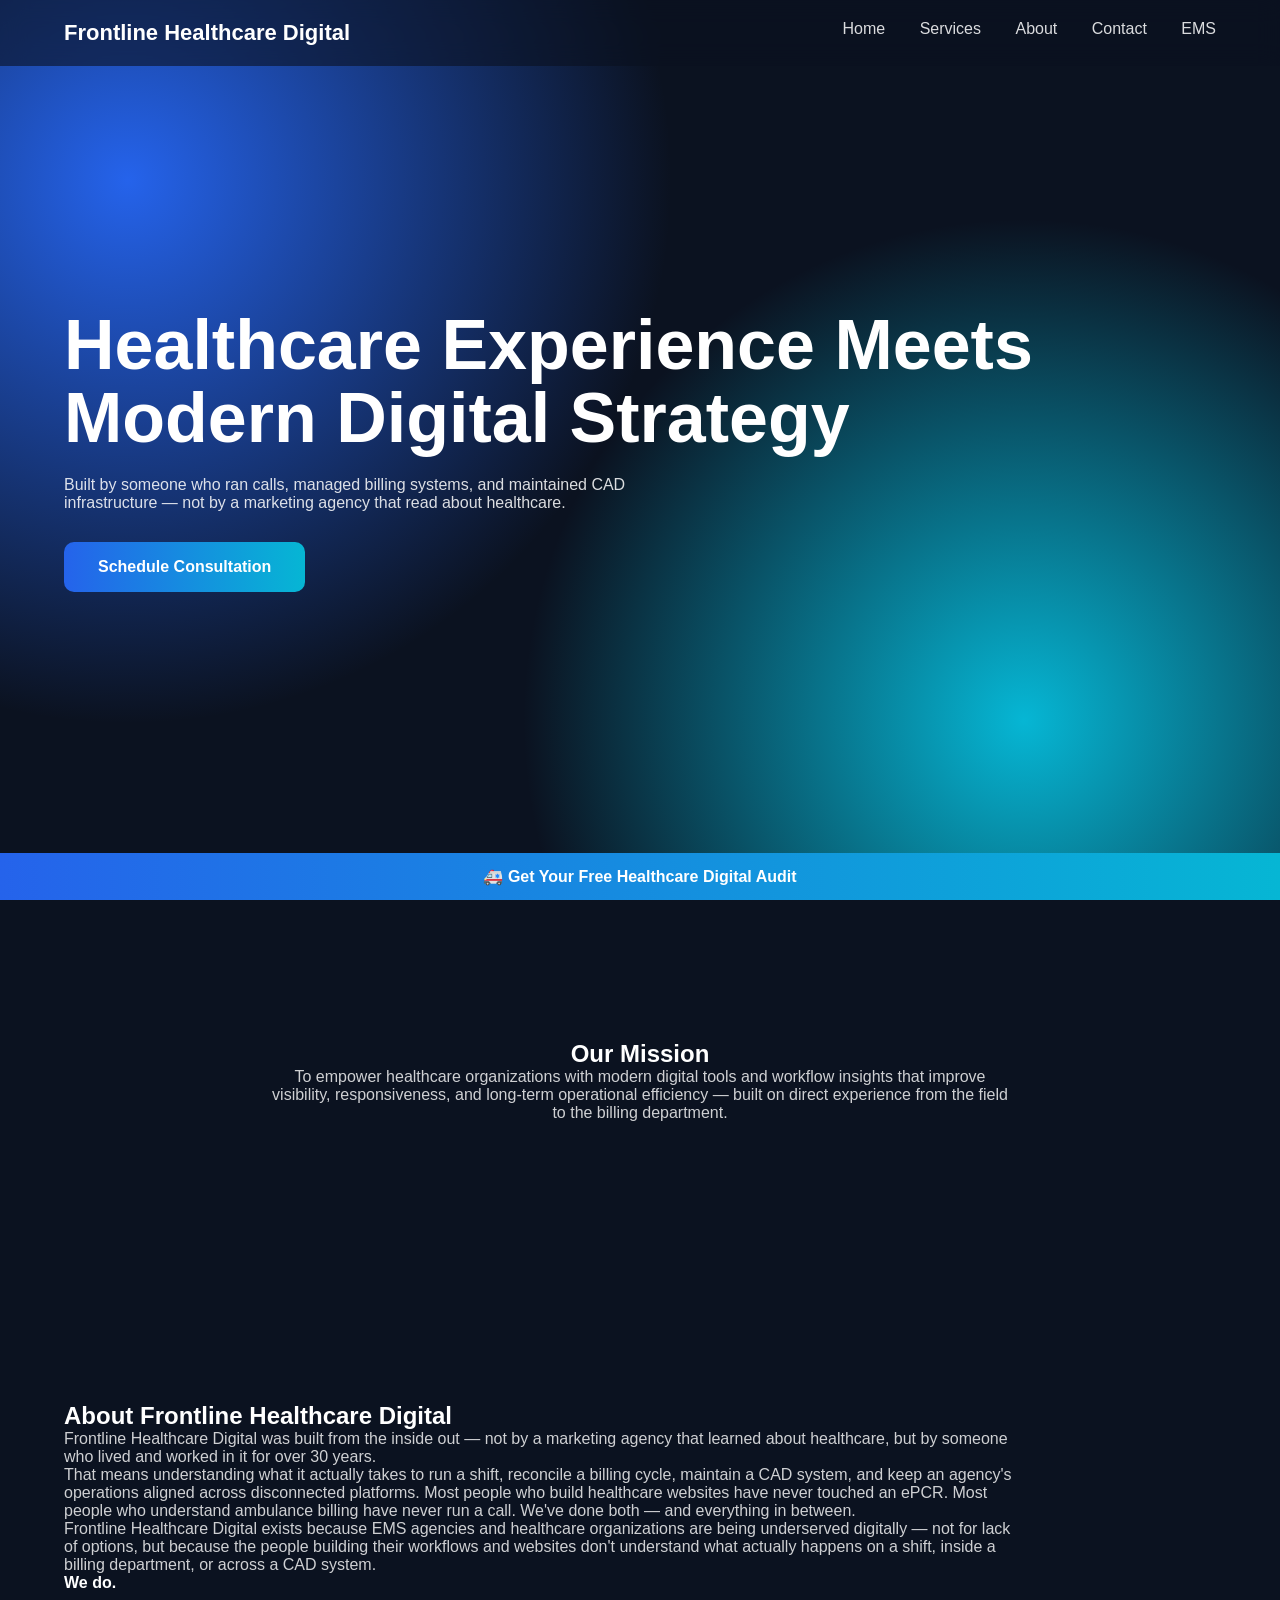
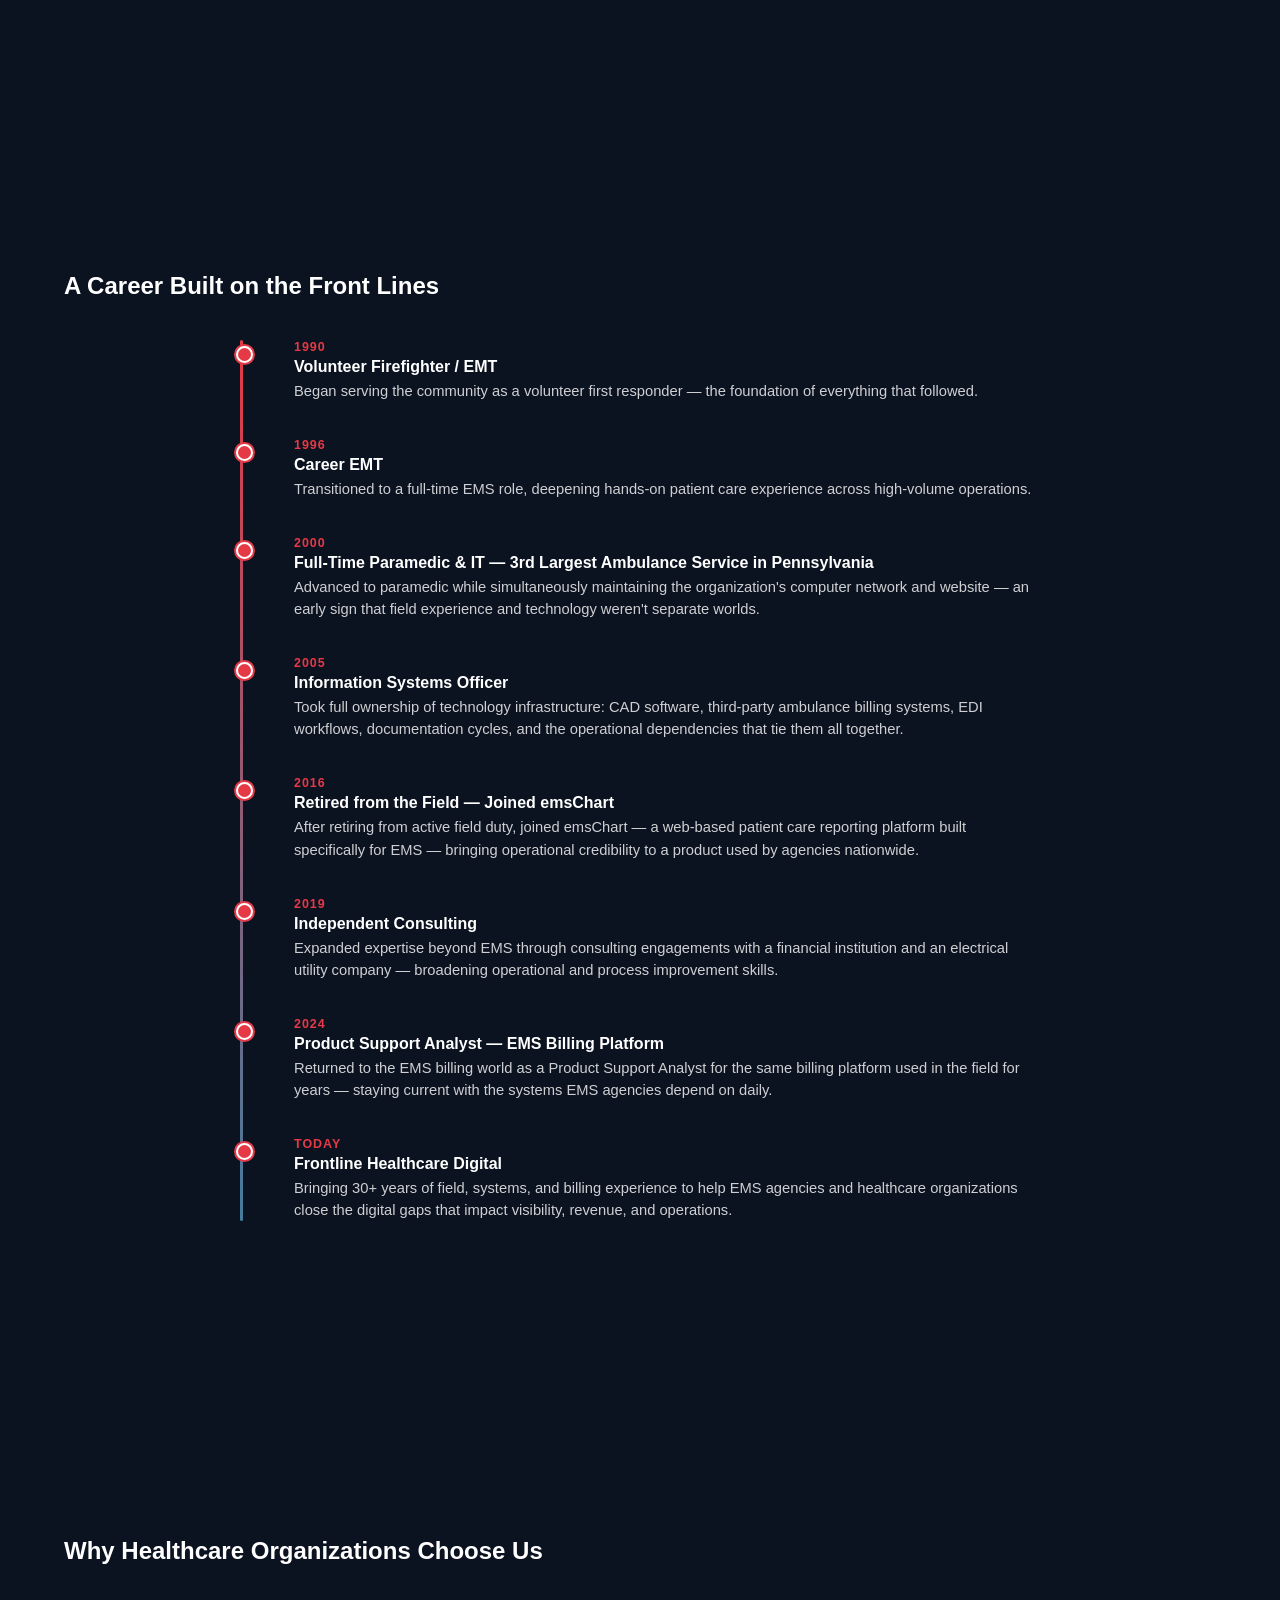
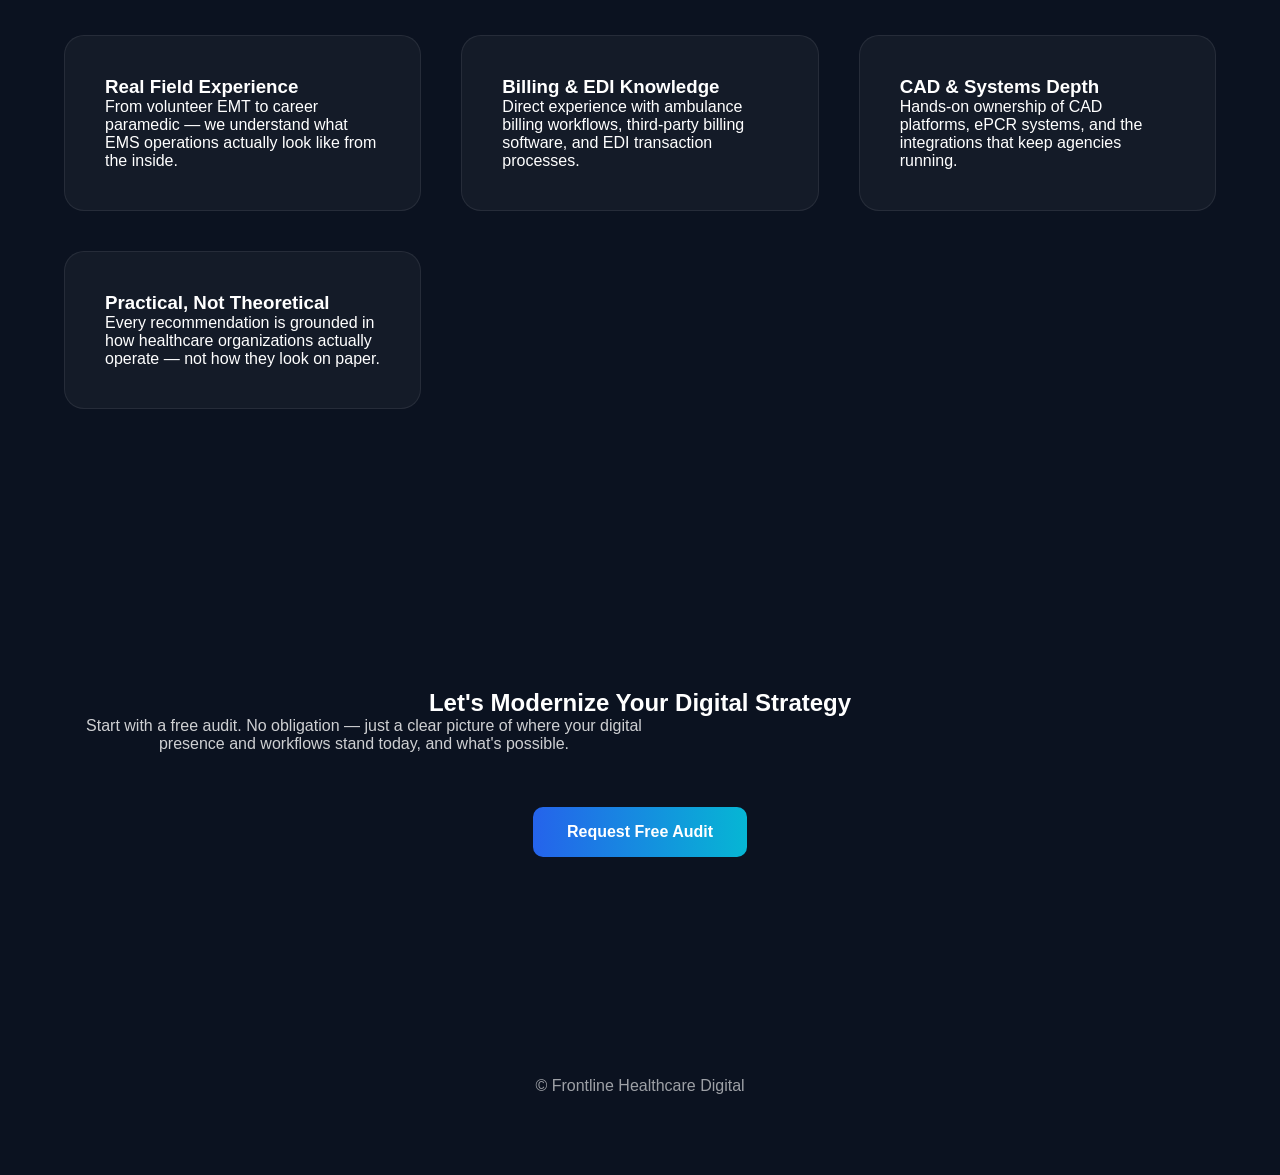
==== commit 50389160: "Update about.html" ====
--- a/about.html
+++ b/about.html
@@ -136,22 +136,6 @@
 responsiveness, and long-term operational efficiency — built on direct experience from the field to the billing department.
 </p>
 
-<div class="stat-strip">
-  <div class="stat">
-    <h2>30+</h2>
-    <p>Years in EMS & Healthcare</p>
-  </div>
-  <div class="stat">
-    <h2>24hr</h2>
-    <p>Audit Response Time</p>
-  </div>
-  <div class="stat">
-    <h2>4</h2>
-    <p>Step Audit Process</p>
-  </div>
-</div>
-
-</div>
 </section>
 
 <!-- FOUNDER STORY -->
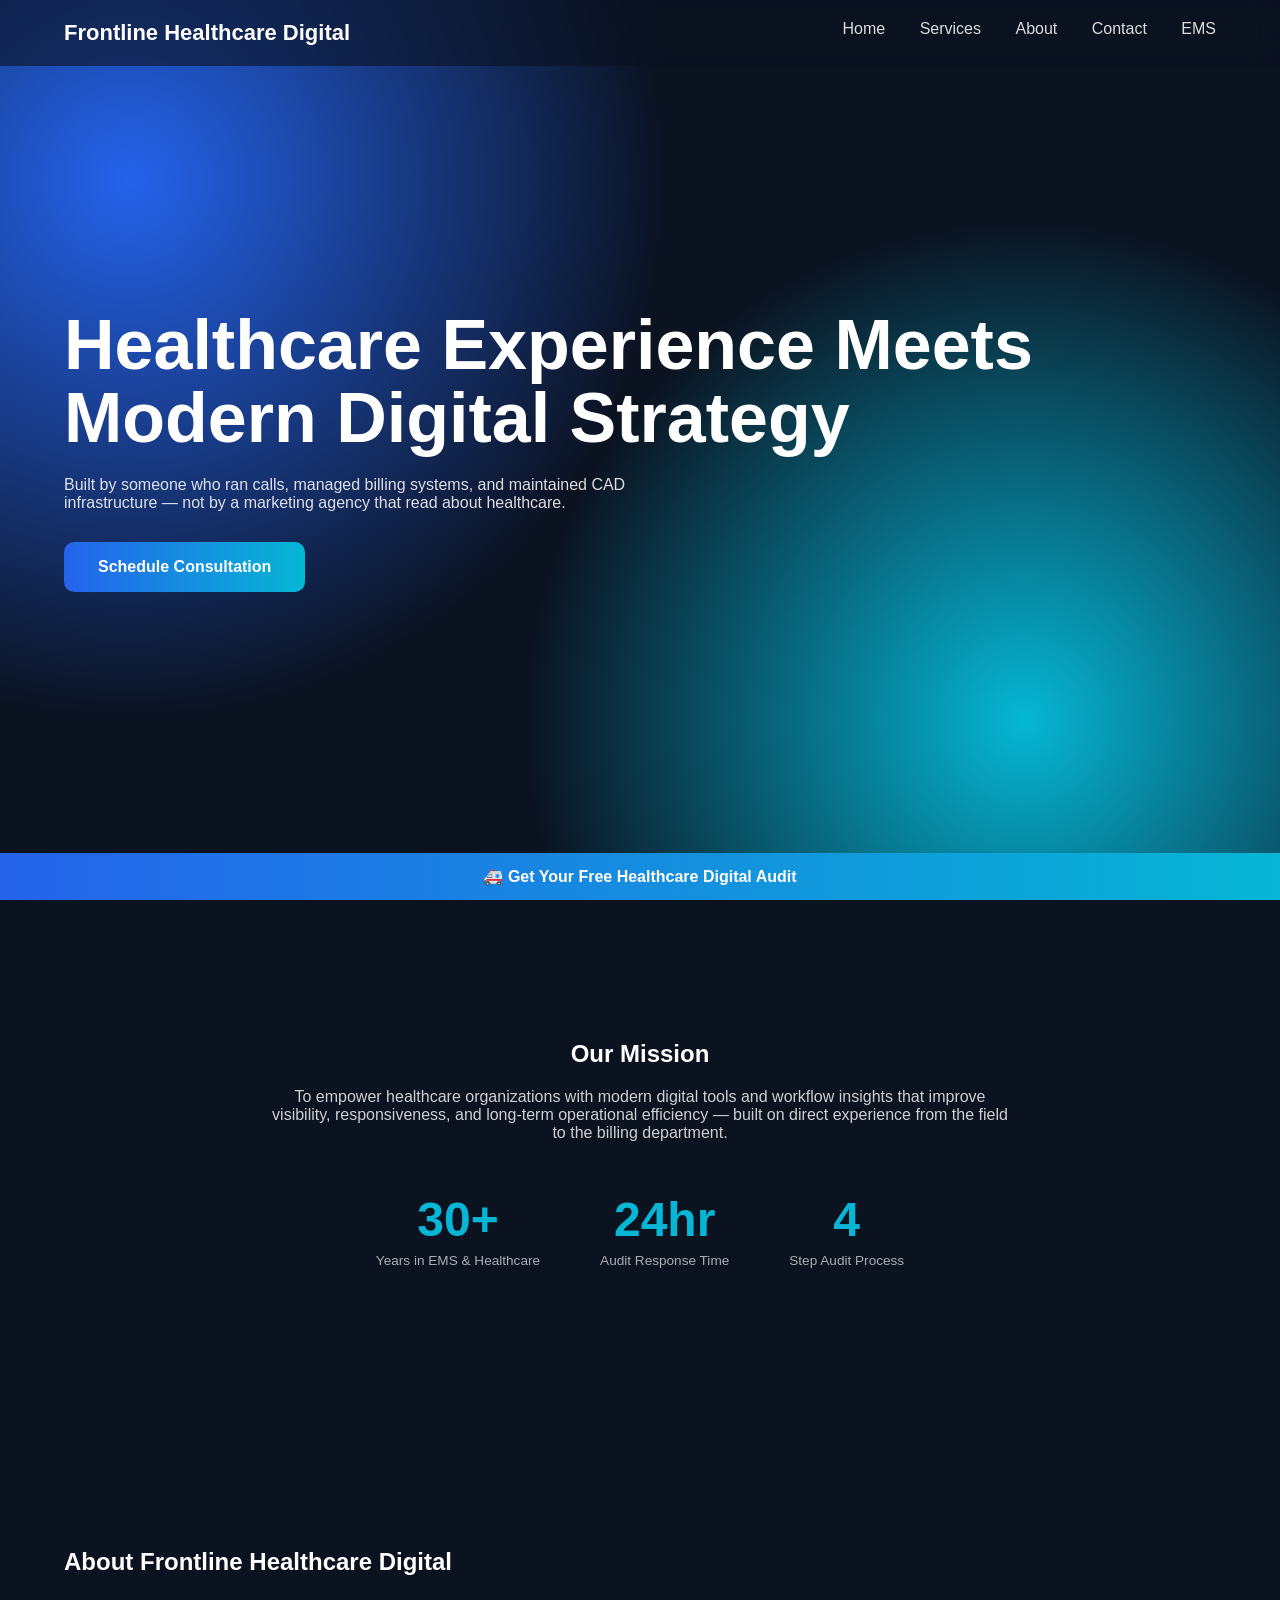
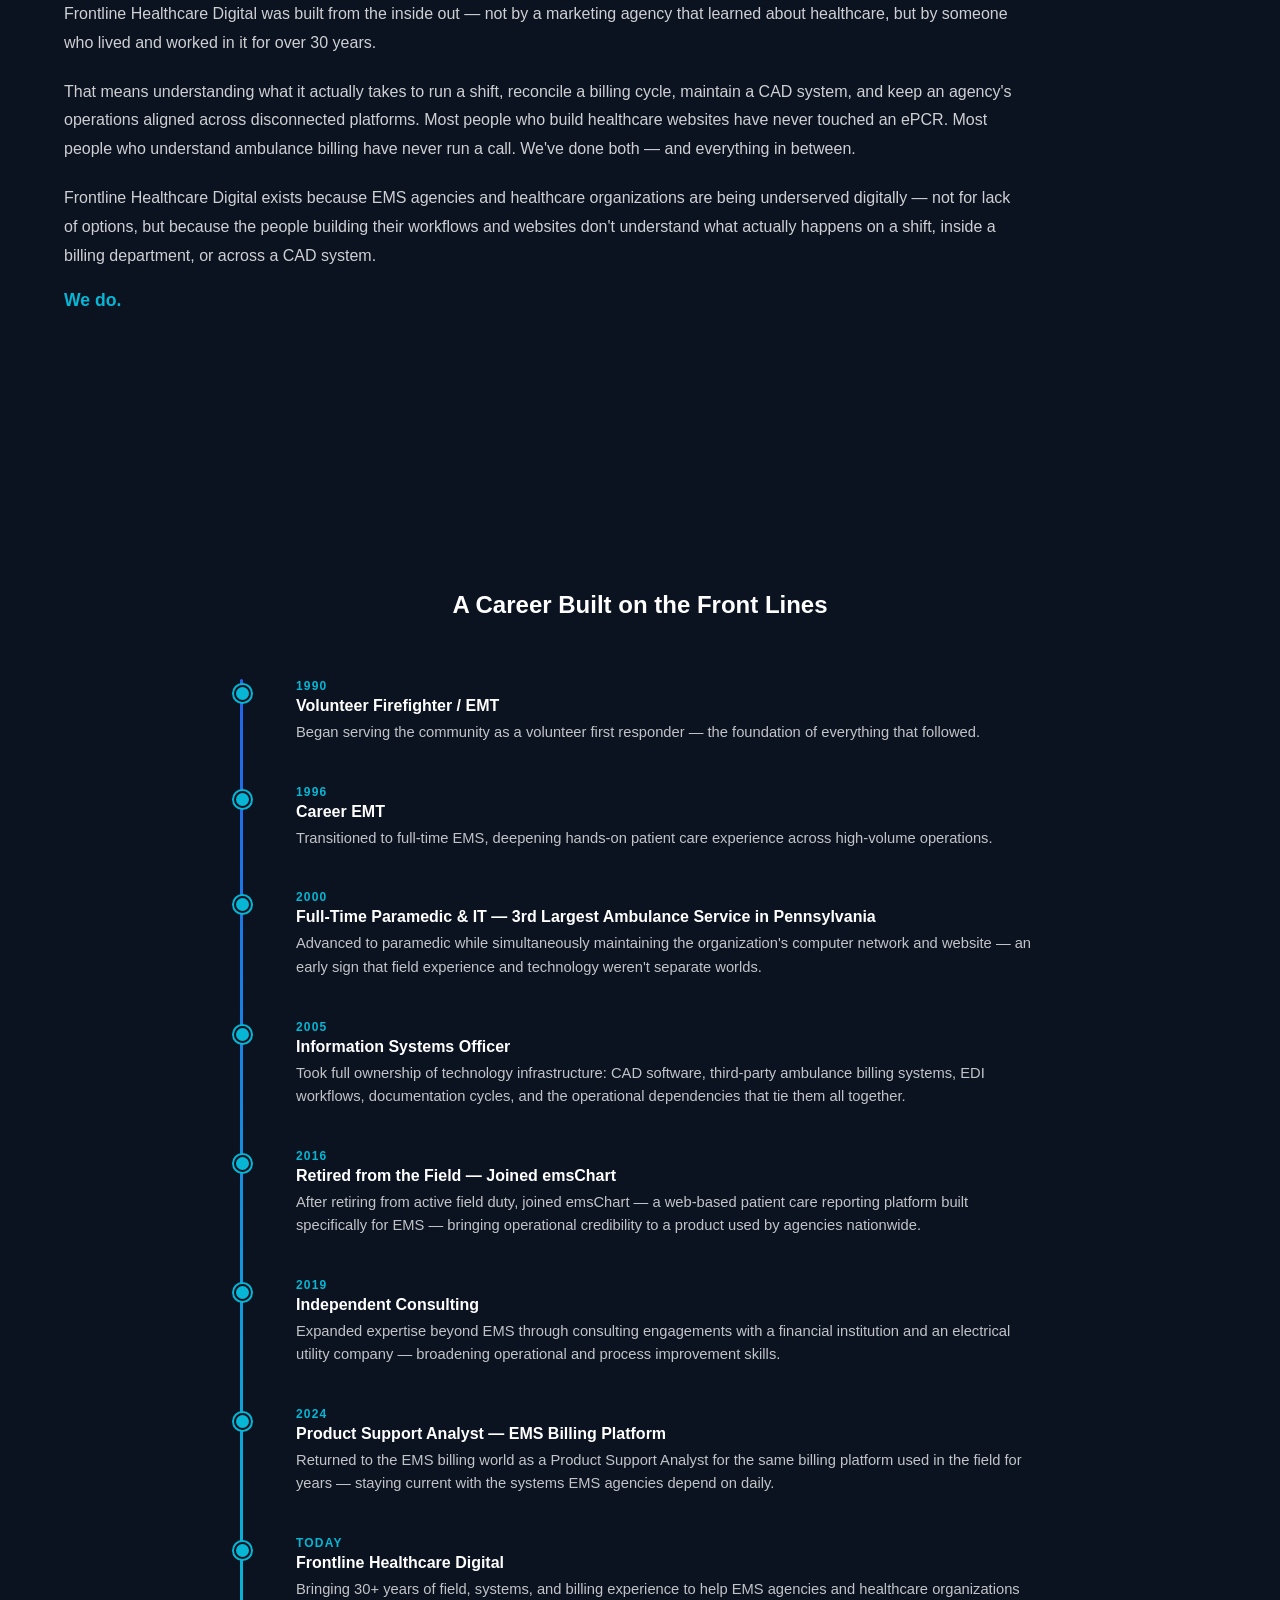
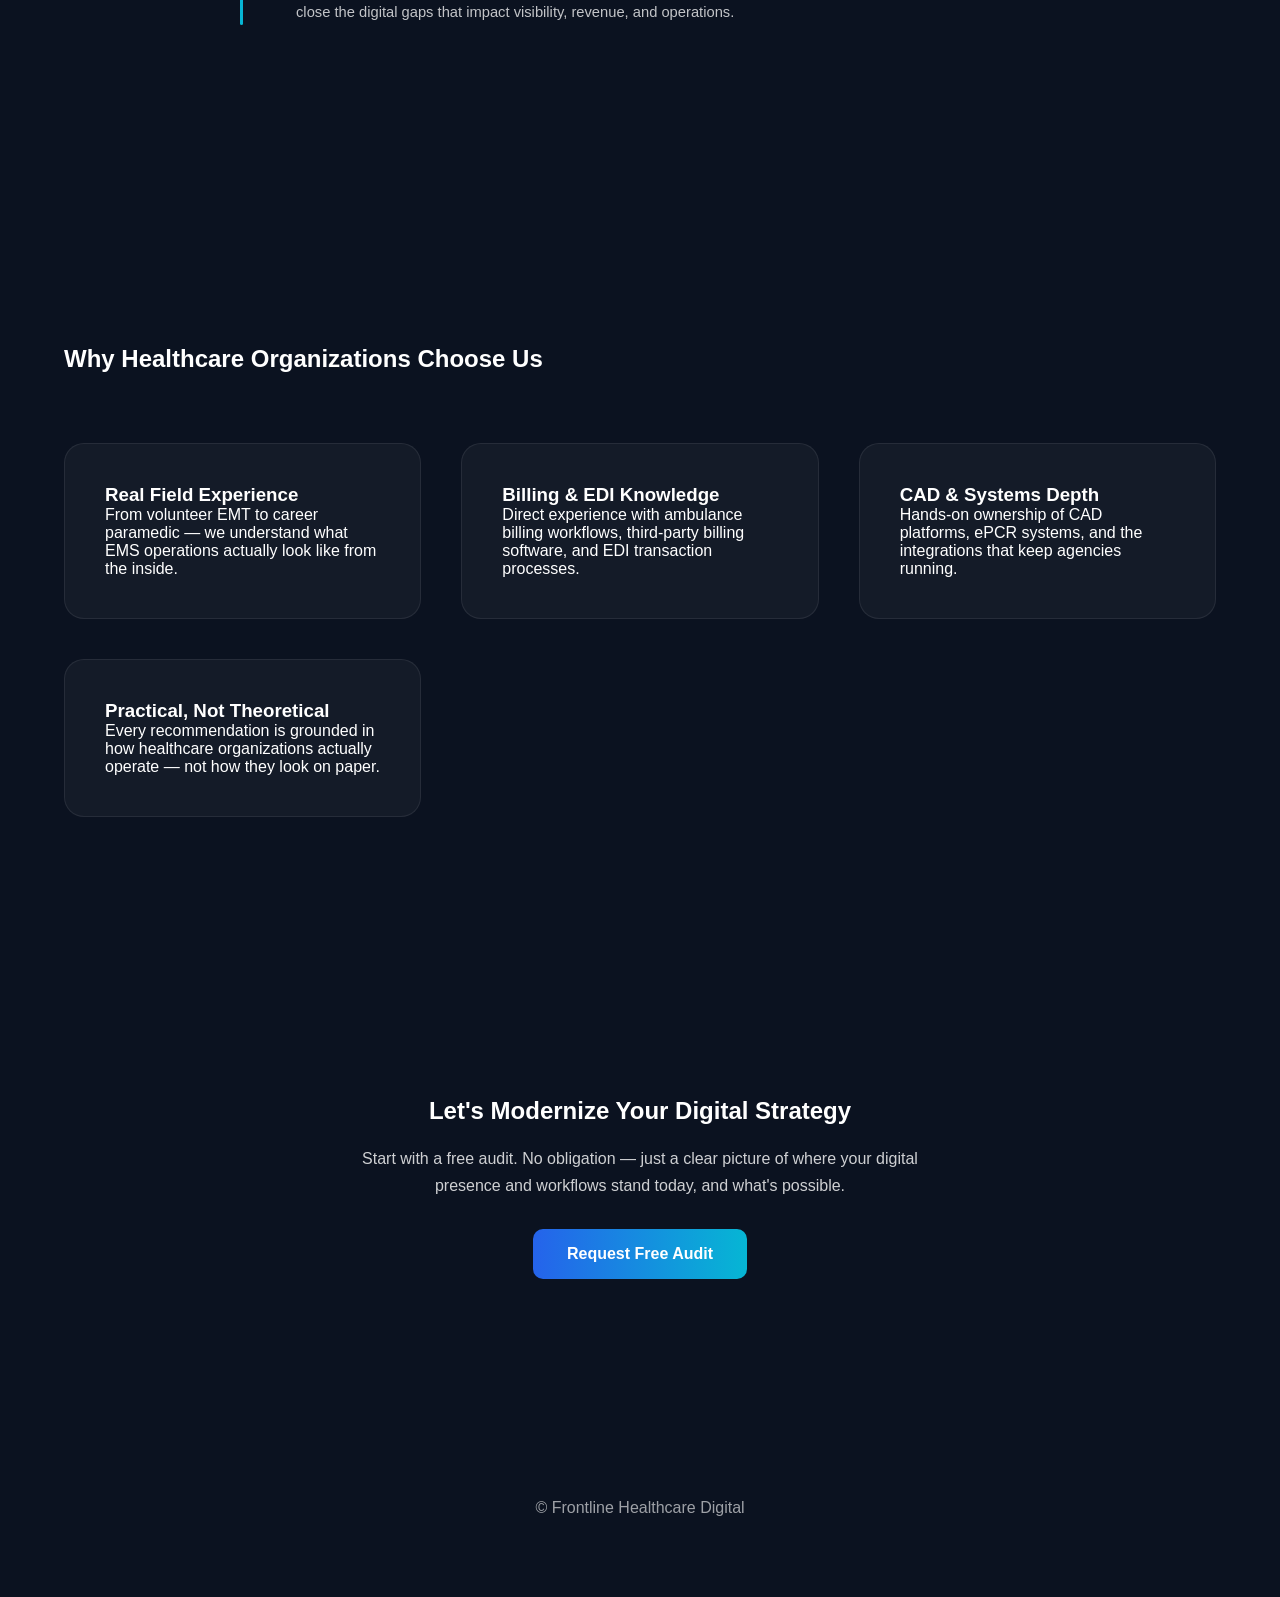
==== commit f0676ed0: "Update about.html" ====
--- a/about.html
+++ b/about.html
@@ -5,11 +5,12 @@
 <link rel="stylesheet" href="style.css">
 <script defer src="script.js"></script>
 <style>
+/* TIMELINE */
 .timeline {
   max-width: 800px;
-  margin: 40px auto 0;
+  margin: 60px auto 0;
   position: relative;
-  padding-left: 30px;
+  padding-left: 32px;
 }
 
 .timeline::before {
@@ -19,74 +20,79 @@
   top: 0;
   bottom: 0;
   width: 3px;
-  background: linear-gradient(to bottom, #e63946, #457b9d);
+  background: linear-gradient(to bottom, #2563eb, #06b6d4);
   border-radius: 3px;
 }
 
 .timeline-item {
   position: relative;
-  margin-bottom: 36px;
+  margin-bottom: 40px;
   padding-left: 24px;
 }
 
 .timeline-item::before {
   content: '';
   position: absolute;
-  left: -34px;
+  left: -38px;
   top: 6px;
   width: 13px;
   height: 13px;
   border-radius: 50%;
-  background: #e63946;
-  border: 2px solid #fff;
-  box-shadow: 0 0 0 2px #e63946;
+  background: #06b6d4;
+  border: 2px solid #0b1220;
+  box-shadow: 0 0 0 2px #06b6d4;
 }
 
 .timeline-year {
-  font-size: 0.78rem;
+  font-size: 0.75rem;
   font-weight: 700;
-  letter-spacing: 0.08em;
+  letter-spacing: 0.1em;
   text-transform: uppercase;
-  color: #e63946;
+  color: #06b6d4;
   margin-bottom: 4px;
 }
 
 .timeline-item h3 {
   font-size: 1rem;
   font-weight: 700;
-  margin: 0 0 4px;
+  margin: 0 0 6px;
+  color: white;
 }
 
 .timeline-item p {
   font-size: 0.92rem;
-  opacity: 0.8;
+  opacity: 0.75;
   margin: 0;
-  line-height: 1.5;
-}
-
+  line-height: 1.6;
+}
+
+/* STAT STRIP */
 .stat-strip {
   display: flex;
   flex-wrap: wrap;
   justify-content: center;
-  gap: 40px;
-  margin-top: 40px;
-}
-
-.stat-strip .stat {
-  text-align: center;
+  gap: 60px;
+  margin-top: 50px;
 }
 
 .stat-strip .stat h2 {
-  font-size: 2.8rem;
+  font-size: 3rem;
   font-weight: 800;
-  color: #e63946;
+  color: #06b6d4;
   margin: 0;
 }
 
 .stat-strip .stat p {
   font-size: 0.85rem;
-  opacity: 0.75;
-  margin: 4px 0 0;
+  opacity: 0.65;
+  margin: 6px 0 0;
+}
+
+@media(max-width: 700px) {
+  .stat-strip { gap: 32px; }
+  .timeline { padding-left: 24px; }
+  .timeline-item { padding-left: 18px; }
+  .timeline-item::before { left: -30px; }
 }
 </style>
 </head>
@@ -96,7 +102,6 @@
 <nav>
 <div class="container">
 <span class="logo">Frontline Healthcare Digital</span>
-
 <ul>
 <li><a href="index.html">Home</a></li>
 <li><a href="services.html">Services</a></li>
@@ -108,62 +113,70 @@
 </nav>
 
 <!-- HERO -->
-
 <section class="hero">
 <div class="container">
-
 <h1>Healthcare Experience Meets<br>Modern Digital Strategy</h1>
-
-<p style="max-width:650px;opacity:.85;">
+<p style="max-width:650px;opacity:.85;margin-top:16px;">
 Built by someone who ran calls, managed billing systems, and maintained CAD infrastructure —
 not by a marketing agency that read about healthcare.
 </p>
-
 <a class="btn" href="contact.html">Schedule Consultation</a>
-
-</div>
-</section>
-
-<!-- MISSION -->
-
+</div>
+</section>
+
+<!-- MISSION + STATS -->
 <section class="section center">
 <div class="container">
 
 <h2>Our Mission</h2>
-
-<p style="max-width:750px;margin:auto;opacity:.8;">
+<p style="max-width:750px;margin:20px auto 0;opacity:.8;">
 To empower healthcare organizations with modern digital tools and workflow insights that improve visibility,
 responsiveness, and long-term operational efficiency — built on direct experience from the field to the billing department.
 </p>
 
+<div class="stat-strip">
+  <div class="stat">
+    <h2>30+</h2>
+    <p>Years in EMS & Healthcare</p>
+  </div>
+  <div class="stat">
+    <h2>24hr</h2>
+    <p>Audit Response Time</p>
+  </div>
+  <div class="stat">
+    <h2>4</h2>
+    <p>Step Audit Process</p>
+  </div>
+</div>
+
+</div>
 </section>
 
 <!-- FOUNDER STORY -->
-
 <section class="section left">
 <div class="container">
 
 <h2>About Frontline Healthcare Digital</h2>
 
-<p style="max-width:950px;opacity:.8;">
+<p style="max-width:950px;opacity:.8;margin-top:24px;line-height:1.8;">
 Frontline Healthcare Digital was built from the inside out — not by a marketing agency that learned about healthcare,
 but by someone who lived and worked in it for over 30 years.
 </p>
 
-<p style="max-width:950px;opacity:.8;">
+<p style="max-width:950px;opacity:.8;margin-top:20px;line-height:1.8;">
 That means understanding what it actually takes to run a shift, reconcile a billing cycle, maintain a CAD system,
 and keep an agency's operations aligned across disconnected platforms. Most people who build healthcare websites
 have never touched an ePCR. Most people who understand ambulance billing have never run a call.
 We've done both — and everything in between.
 </p>
 
-<p style="max-width:950px;opacity:.8;">
+<p style="max-width:950px;opacity:.8;margin-top:20px;line-height:1.8;">
 Frontline Healthcare Digital exists because EMS agencies and healthcare organizations are being underserved digitally —
 not for lack of options, but because the people building their workflows and websites don't understand
 what actually happens on a shift, inside a billing department, or across a CAD system.
 </p>
 
-<p style="max-width:950px;font-weight:700;">
+<p style="max-width:950px;margin-top:20px;font-weight:700;font-size:1.1rem;color:#06b6d4;">
 We do.
 </p>
 
@@ -171,11 +184,10 @@
 </section>
 
 <!-- TIMELINE -->
-
 <section class="section">
 <div class="container">
 
-<h2>A Career Built on the Front Lines</h2>
+<h2 style="text-align:center;">A Career Built on the Front Lines</h2>
 
 <div class="timeline">
 
@@ -188,7 +200,7 @@
   <div class="timeline-item">
     <div class="timeline-year">1996</div>
     <h3>Career EMT</h3>
-    <p>Transitioned to a full-time EMS role, deepening hands-on patient care experience across high-volume operations.</p>
+    <p>Transitioned to full-time EMS, deepening hands-on patient care experience across high-volume operations.</p>
   </div>
 
   <div class="timeline-item">
@@ -239,7 +251,6 @@
 </section>
 
 <!-- DIFFERENTIATORS -->
-
 <section class="section">
 <div class="container">
 
@@ -273,13 +284,12 @@
 </section>
 
 <!-- CTA -->
-
 <section class="section center">
 <div class="container">
 
 <h2>Let's Modernize Your Digital Strategy</h2>
 
-<p style="max-width:600px;margin:auto 0 24px;opacity:.8;">
+<p style="max-width:600px;margin:20px auto 0;opacity:.8;line-height:1.7;">
 Start with a free audit. No obligation — just a clear picture of where your digital presence
 and workflows stand today, and what's possible.
 </p>
